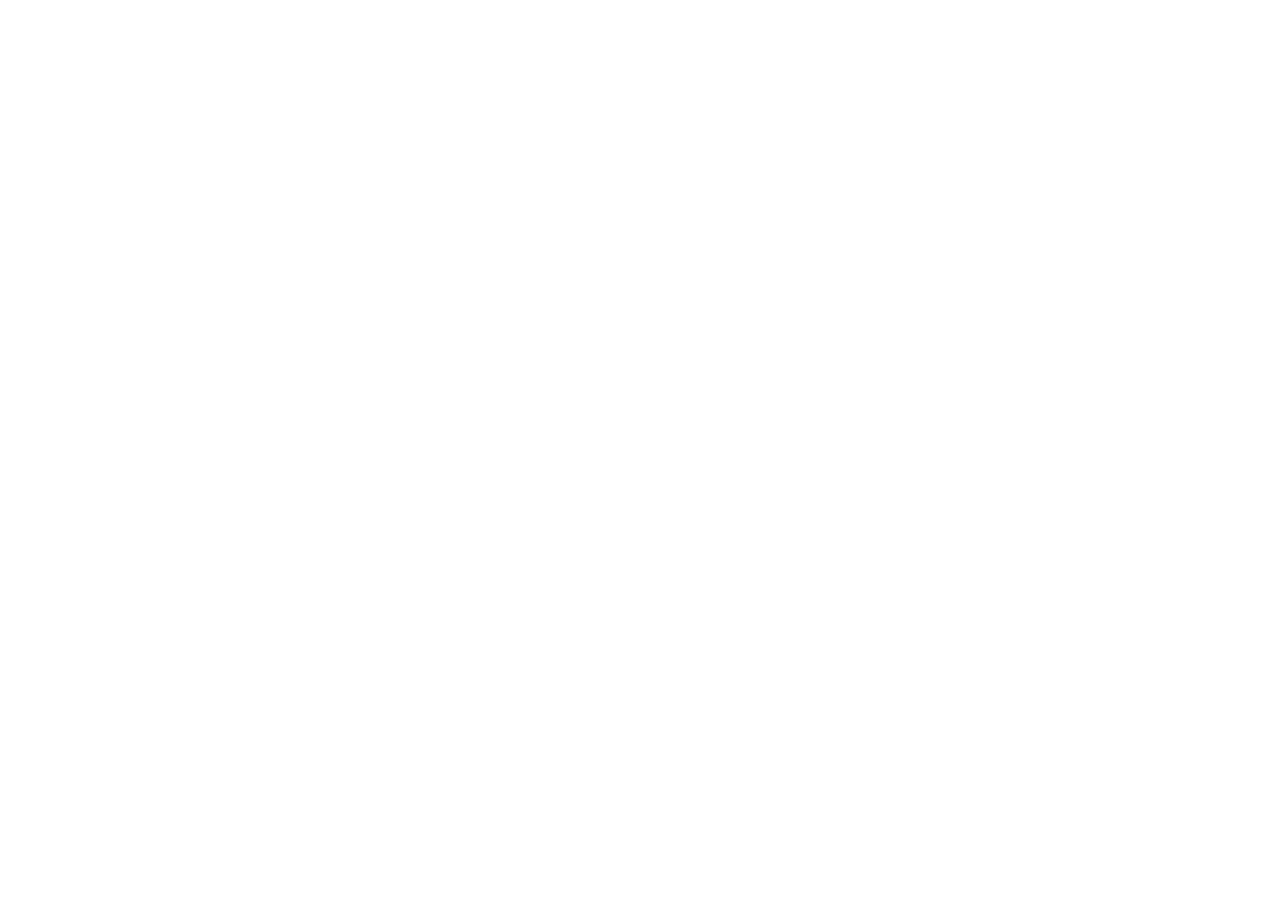
==== index.html @ 8224b511 "init project" ====
<!DOCTYPE html>
<html lang="en">

<head>
    <meta charset="UTF-8">
    <meta http-equiv="X-UA-Compatible" content="IE=edge">
    <meta name="viewport" content="width=device-width, initial-scale=1.0">
    <title>Document</title>
</head>

<body>

</body>

</html>
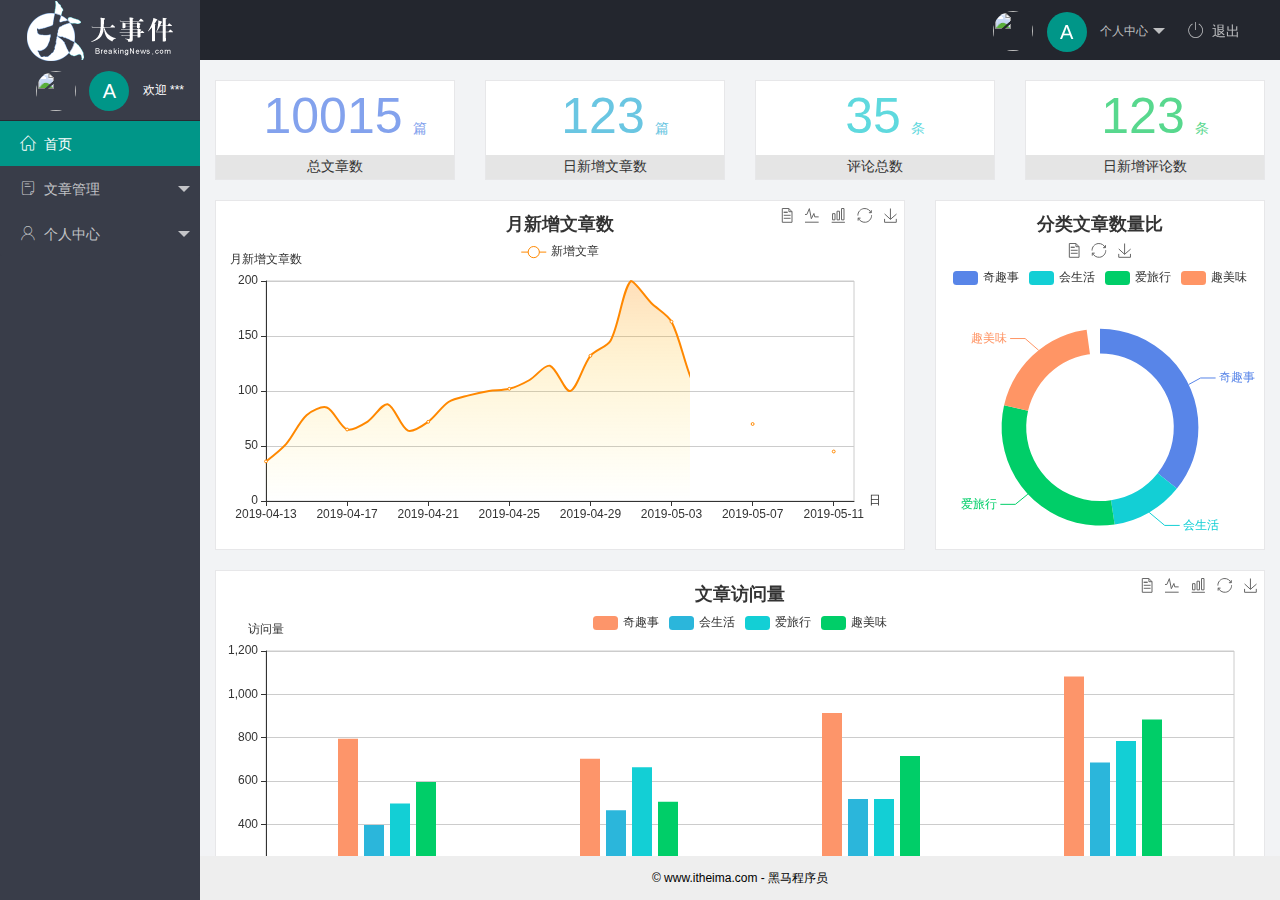
==== commit 0b653aad: "完成了主页功能的开发" ====
--- a/index.html
+++ b/index.html
@@ -5,11 +5,88 @@
     <meta charset="UTF-8">
     <meta http-equiv="X-UA-Compatible" content="IE=edge">
     <meta name="viewport" content="width=device-width, initial-scale=1.0">
-    <title>Document</title>
+    <title>后台主页</title>
+    <link rel="stylesheet" href="/assets/lib/layui/css/layui.css">
+    <link rel="stylesheet" href="/assets/fonts/iconfont.css">
+    <link rel="stylesheet" href="/assets/css/index.css">
 </head>
 
 <body>
+    <div class="layui-layout layui-layout-admin">
+        <div class="layui-header">
+            <div class="layui-logo layui-hide-xs layui-bg-black">
+                <img src="/assets/images/logo.png" alt="">
+            </div>
+            <!-- 头部区域（可配合layui 已有的水平导航） -->
+            <ul class="layui-nav layui-layout-right">
+                <li class="layui-nav-item layui-hide layui-show-md-inline-block">
+                    <a href="javascript:;" class="userinfo">
+                        <img src="//tva1.sinaimg.cn/crop.0.0.118.118.180/5db11ff4gw1e77d3nqrv8j203b03cweg.jpg" class="layui-nav-img">
+                        <span class="text-avatar">A</span> 个人中心
+                    </a>
+                    <dl class="layui-nav-child">
+                        <dd><a href="">基本资料</a></dd>
+                        <dd><a href="">更换头像</a></dd>
+                        <dd><a href="">重置密码</a></dd>
+                    </dl>
+                </li>
+                <li class="layui-nav-item" lay-header-event="menuRight" lay-unselect>
+                    <a href="javascript:;" id="btnLogout">
+                        <span class="iconfont icon-tuichu"></span>退出
+                    </a>
+                </li>
+            </ul>
+        </div>
 
+        <div class="layui-side layui-bg-black">
+            <div class="layui-side-scroll">
+                <div class="userinfo">
+                    <img src="//tva1.sinaimg.cn/crop.0.0.118.118.180/5db11ff4gw1e77d3nqrv8j203b03cweg.jpg" class="layui-nav-img">
+                    <span class="text-avatar">A</span>
+                    <span id="welcome">欢迎 ***</span>
+                </div>
+                <!-- 左侧导航区域（可配合layui已有的垂直导航） -->
+                <ul class="layui-nav layui-nav-tree" lay-shrink="all">
+                    <li class="layui-nav-item layui-this">
+                        <a href="/home/dashboard.html" target="fm">
+                            <span class="iconfont icon-home"></span>首页</a>
+                    </li>
+                    <li class="layui-nav-item">
+                        <a class="" href="javascript:;">
+                            <span class="iconfont icon-16"></span>文章管理</a>
+                        <dl class="layui-nav-child">
+                            <dd><a href="javascript:;"><i class="layui-icon layui-icon-app"></i>文章类别</a></dd>
+                            <dd><a href="javascript:;"><i class="layui-icon layui-icon-app"></i>文章列表</a></dd>
+                            <dd><a href="javascript:;"><i class="layui-icon layui-icon-app"></i>发布文章</a></dd>
+                        </dl>
+                    </li>
+                    <li class="layui-nav-item">
+                        <a href="javascript:;">
+                            <span class="iconfont icon-user"></span>个人中心</a>
+                        <dl class="layui-nav-child">
+                            <dd><a href="javascript:;"><i class="layui-icon layui-icon-app"></i>基本资料</a></dd>
+                            <dd><a href="javascript:;"><i class="layui-icon layui-icon-app"></i>更换头像</a></dd>
+                            <dd><a href="javascript:;"><i class="layui-icon layui-icon-app"></i>重置密码</a></dd>
+                        </dl>
+                    </li>
+                </ul>
+            </div>
+        </div>
+
+        <div class="layui-body">
+            <!-- 内容主体区域 -->
+            <iframe name="fm" src="/home/dashboard.html" frameborder="0"></iframe>
+        </div>
+
+        <div class="layui-footer">
+            <!-- 底部固定区域 -->
+            © www.itheima.com - 黑马程序员
+        </div>
+    </div>
+    <script src="/assets/lib/layui/layui.all.js"></script>
+    <script src="/assets/lib/jquery.js"></script>
+    <script src="/assets/js/baseAPI.js"></script>
+    <script src="/assets/js/index.js"></script>
 </body>
 
 </html>--- a/assets/lib/layui/css/layui.css
+++ b/assets/lib/layui/css/layui.css
@@ -0,0 +1,2 @@
+/** layui-v2.5.5 MIT License By https://www.layui.com */
+ .layui-inline,img{display:inline-block;vertical-align:middle}h1,h2,h3,h4,h5,h6{font-weight:400}.layui-edge,.layui-header,.layui-inline,.layui-main{position:relative}.layui-body,.layui-edge,.layui-elip{overflow:hidden}.layui-btn,.layui-edge,.layui-inline,img{vertical-align:middle}.layui-btn,.layui-disabled,.layui-icon,.layui-unselect{-moz-user-select:none;-webkit-user-select:none;-ms-user-select:none}.layui-elip,.layui-form-checkbox span,.layui-form-pane .layui-form-label{text-overflow:ellipsis;white-space:nowrap}.layui-breadcrumb,.layui-tree-btnGroup{visibility:hidden}blockquote,body,button,dd,div,dl,dt,form,h1,h2,h3,h4,h5,h6,input,li,ol,p,pre,td,textarea,th,ul{margin:0;padding:0;-webkit-tap-highlight-color:rgba(0,0,0,0)}a:active,a:hover{outline:0}img{border:none}li{list-style:none}table{border-collapse:collapse;border-spacing:0}h4,h5,h6{font-size:100%}button,input,optgroup,option,select,textarea{font-family:inherit;font-size:inherit;font-style:inherit;font-weight:inherit;outline:0}pre{white-space:pre-wrap;white-space:-moz-pre-wrap;white-space:-pre-wrap;white-space:-o-pre-wrap;word-wrap:break-word}body{line-height:24px;font:14px Helvetica Neue,Helvetica,PingFang SC,Tahoma,Arial,sans-serif}hr{height:1px;margin:10px 0;border:0;clear:both}a{color:#333;text-decoration:none}a:hover{color:#777}a cite{font-style:normal;*cursor:pointer}.layui-border-box,.layui-border-box *{box-sizing:border-box}.layui-box,.layui-box *{box-sizing:content-box}.layui-clear{clear:both;*zoom:1}.layui-clear:after{content:'\20';clear:both;*zoom:1;display:block;height:0}.layui-inline{*display:inline;*zoom:1}.layui-edge{display:inline-block;width:0;height:0;border-width:6px;border-style:dashed;border-color:transparent}.layui-edge-top{top:-4px;border-bottom-color:#999;border-bottom-style:solid}.layui-edge-right{border-left-color:#999;border-left-style:solid}.layui-edge-bottom{top:2px;border-top-color:#999;border-top-style:solid}.layui-edge-left{border-right-color:#999;border-right-style:solid}.layui-disabled,.layui-disabled:hover{color:#d2d2d2!important;cursor:not-allowed!important}.layui-circle{border-radius:100%}.layui-show{display:block!important}.layui-hide{display:none!important}@font-face{font-family:layui-icon;src:url(../font/iconfont.eot?v=250);src:url(../font/iconfont.eot?v=250#iefix) format('embedded-opentype'),url(../font/iconfont.woff2?v=250) format('woff2'),url(../font/iconfont.woff?v=250) format('woff'),url(../font/iconfont.ttf?v=250) format('truetype'),url(../font/iconfont.svg?v=250#layui-icon) format('svg')}.layui-icon{font-family:layui-icon!important;font-size:16px;font-style:normal;-webkit-font-smoothing:antialiased;-moz-osx-font-smoothing:grayscale}.layui-icon-reply-fill:before{content:"\e611"}.layui-icon-set-fill:before{content:"\e614"}.layui-icon-menu-fill:before{content:"\e60f"}.layui-icon-search:before{content:"\e615"}.layui-icon-share:before{content:"\e641"}.layui-icon-set-sm:before{content:"\e620"}.layui-icon-engine:before{content:"\e628"}.layui-icon-close:before{content:"\1006"}.layui-icon-close-fill:before{content:"\1007"}.layui-icon-chart-screen:before{content:"\e629"}.layui-icon-star:before{content:"\e600"}.layui-icon-circle-dot:before{content:"\e617"}.layui-icon-chat:before{content:"\e606"}.layui-icon-release:before{content:"\e609"}.layui-icon-list:before{content:"\e60a"}.layui-icon-chart:before{content:"\e62c"}.layui-icon-ok-circle:before{content:"\1005"}.layui-icon-layim-theme:before{content:"\e61b"}.layui-icon-table:before{content:"\e62d"}.layui-icon-right:before{content:"\e602"}.layui-icon-left:before{content:"\e603"}.layui-icon-cart-simple:before{content:"\e698"}.layui-icon-face-cry:before{content:"\e69c"}.layui-icon-face-smile:before{content:"\e6af"}.layui-icon-survey:before{content:"\e6b2"}.layui-icon-tree:before{content:"\e62e"}.layui-icon-upload-circle:before{content:"\e62f"}.layui-icon-add-circle:before{content:"\e61f"}.layui-icon-download-circle:before{content:"\e601"}.layui-icon-templeate-1:before{content:"\e630"}.layui-icon-util:before{content:"\e631"}.layui-icon-face-surprised:before{content:"\e664"}.layui-icon-edit:before{content:"\e642"}.layui-icon-speaker:before{content:"\e645"}.layui-icon-down:before{content:"\e61a"}.layui-icon-file:before{content:"\e621"}.layui-icon-layouts:before{content:"\e632"}.layui-icon-rate-half:before{content:"\e6c9"}.layui-icon-add-circle-fine:before{content:"\e608"}.layui-icon-prev-circle:before{content:"\e633"}.layui-icon-read:before{content:"\e705"}.layui-icon-404:before{content:"\e61c"}.layui-icon-carousel:before{content:"\e634"}.layui-icon-help:before{content:"\e607"}.layui-icon-code-circle:before{content:"\e635"}.layui-icon-water:before{content:"\e636"}.layui-icon-username:before{content:"\e66f"}.layui-icon-find-fill:before{content:"\e670"}.layui-icon-about:before{content:"\e60b"}.layui-icon-location:before{content:"\e715"}.layui-icon-up:before{content:"\e619"}.layui-icon-pause:before{content:"\e651"}.layui-icon-date:before{content:"\e637"}.layui-icon-layim-uploadfile:before{content:"\e61d"}.layui-icon-delete:before{content:"\e640"}.layui-icon-play:before{content:"\e652"}.layui-icon-top:before{content:"\e604"}.layui-icon-friends:before{content:"\e612"}.layui-icon-refresh-3:before{content:"\e9aa"}.layui-icon-ok:before{content:"\e605"}.layui-icon-layer:before{content:"\e638"}.layui-icon-face-smile-fine:before{content:"\e60c"}.layui-icon-dollar:before{content:"\e659"}.layui-icon-group:before{content:"\e613"}.layui-icon-layim-download:before{content:"\e61e"}.layui-icon-picture-fine:before{content:"\e60d"}.layui-icon-link:before{content:"\e64c"}.layui-icon-diamond:before{content:"\e735"}.layui-icon-log:before{content:"\e60e"}.layui-icon-rate-solid:before{content:"\e67a"}.layui-icon-fonts-del:before{content:"\e64f"}.layui-icon-unlink:before{content:"\e64d"}.layui-icon-fonts-clear:before{content:"\e639"}.layui-icon-triangle-r:before{content:"\e623"}.layui-icon-circle:before{content:"\e63f"}.layui-icon-radio:before{content:"\e643"}.layui-icon-align-center:before{content:"\e647"}.layui-icon-align-right:before{content:"\e648"}.layui-icon-align-left:before{content:"\e649"}.layui-icon-loading-1:before{content:"\e63e"}.layui-icon-return:before{content:"\e65c"}.layui-icon-fonts-strong:before{content:"\e62b"}.layui-icon-upload:before{content:"\e67c"}.layui-icon-dialogue:before{content:"\e63a"}.layui-icon-video:before{content:"\e6ed"}.layui-icon-headset:before{content:"\e6fc"}.layui-icon-cellphone-fine:before{content:"\e63b"}.layui-icon-add-1:before{content:"\e654"}.layui-icon-face-smile-b:before{content:"\e650"}.layui-icon-fonts-html:before{content:"\e64b"}.layui-icon-form:before{content:"\e63c"}.layui-icon-cart:before{content:"\e657"}.layui-icon-camera-fill:before{content:"\e65d"}.layui-icon-tabs:before{content:"\e62a"}.layui-icon-fonts-code:before{content:"\e64e"}.layui-icon-fire:before{content:"\e756"}.layui-icon-set:before{content:"\e716"}.layui-icon-fonts-u:before{content:"\e646"}.layui-icon-triangle-d:before{content:"\e625"}.layui-icon-tips:before{content:"\e702"}.layui-icon-picture:before{content:"\e64a"}.layui-icon-more-vertical:before{content:"\e671"}.layui-icon-flag:before{content:"\e66c"}.layui-icon-loading:before{content:"\e63d"}.layui-icon-fonts-i:before{content:"\e644"}.layui-icon-refresh-1:before{content:"\e666"}.layui-icon-rmb:before{content:"\e65e"}.layui-icon-home:before{content:"\e68e"}.layui-icon-user:before{content:"\e770"}.layui-icon-notice:before{content:"\e667"}.layui-icon-login-weibo:before{content:"\e675"}.layui-icon-voice:before{content:"\e688"}.layui-icon-upload-drag:before{content:"\e681"}.layui-icon-login-qq:before{content:"\e676"}.layui-icon-snowflake:before{content:"\e6b1"}.layui-icon-file-b:before{content:"\e655"}.layui-icon-template:before{content:"\e663"}.layui-icon-auz:before{content:"\e672"}.layui-icon-console:before{content:"\e665"}.layui-icon-app:before{content:"\e653"}.layui-icon-prev:before{content:"\e65a"}.layui-icon-website:before{content:"\e7ae"}.layui-icon-next:before{content:"\e65b"}.layui-icon-component:before{content:"\e857"}.layui-icon-more:before{content:"\e65f"}.layui-icon-login-wechat:before{content:"\e677"}.layui-icon-shrink-right:before{content:"\e668"}.layui-icon-spread-left:before{content:"\e66b"}.layui-icon-camera:before{content:"\e660"}.layui-icon-note:before{content:"\e66e"}.layui-icon-refresh:before{content:"\e669"}.layui-icon-female:before{content:"\e661"}.layui-icon-male:before{content:"\e662"}.layui-icon-password:before{content:"\e673"}.layui-icon-senior:before{content:"\e674"}.layui-icon-theme:before{content:"\e66a"}.layui-icon-tread:before{content:"\e6c5"}.layui-icon-praise:before{content:"\e6c6"}.layui-icon-star-fill:before{content:"\e658"}.layui-icon-rate:before{content:"\e67b"}.layui-icon-template-1:before{content:"\e656"}.layui-icon-vercode:before{content:"\e679"}.layui-icon-cellphone:before{content:"\e678"}.layui-icon-screen-full:before{content:"\e622"}.layui-icon-screen-restore:before{content:"\e758"}.layui-icon-cols:before{content:"\e610"}.layui-icon-export:before{content:"\e67d"}.layui-icon-print:before{content:"\e66d"}.layui-icon-slider:before{content:"\e714"}.layui-icon-addition:before{content:"\e624"}.layui-icon-subtraction:before{content:"\e67e"}.layui-icon-service:before{content:"\e626"}.layui-icon-transfer:before{content:"\e691"}.layui-main{width:1140px;margin:0 auto}.layui-header{z-index:1000;height:60px}.layui-header a:hover{transition:all .5s;-webkit-transition:all .5s}.layui-side{position:fixed;left:0;top:0;bottom:0;z-index:999;width:200px;overflow-x:hidden}.layui-side-scroll{position:relative;width:220px;height:100%;overflow-x:hidden}.layui-body{position:absolute;left:200px;right:0;top:0;bottom:0;z-index:998;width:auto;overflow-y:auto;box-sizing:border-box}.layui-layout-body{overflow:hidden}.layui-layout-admin .layui-header{background-color:#23262E}.layui-layout-admin .layui-side{top:60px;width:200px;overflow-x:hidden}.layui-layout-admin .layui-body{position:fixed;top:60px;bottom:44px}.layui-layout-admin .layui-main{width:auto;margin:0 15px}.layui-layout-admin .layui-footer{position:fixed;left:200px;right:0;bottom:0;height:44px;line-height:44px;padding:0 15px;background-color:#eee}.layui-layout-admin .layui-logo{position:absolute;left:0;top:0;width:200px;height:100%;line-height:60px;text-align:center;color:#009688;font-size:16px}.layui-layout-admin .layui-header .layui-nav{background:0 0}.layui-layout-left{position:absolute!important;left:200px;top:0}.layui-layout-right{position:absolute!important;right:0;top:0}.layui-container{position:relative;margin:0 auto;padding:0 15px;box-sizing:border-box}.layui-fluid{position:relative;margin:0 auto;padding:0 15px}.layui-row:after,.layui-row:before{content:'';display:block;clear:both}.layui-col-lg1,.layui-col-lg10,.layui-col-lg11,.layui-col-lg12,.layui-col-lg2,.layui-col-lg3,.layui-col-lg4,.layui-col-lg5,.layui-col-lg6,.layui-col-lg7,.layui-col-lg8,.layui-col-lg9,.layui-col-md1,.layui-col-md10,.layui-col-md11,.layui-col-md12,.layui-col-md2,.layui-col-md3,.layui-col-md4,.layui-col-md5,.layui-col-md6,.layui-col-md7,.layui-col-md8,.layui-col-md9,.layui-col-sm1,.layui-col-sm10,.layui-col-sm11,.layui-col-sm12,.layui-col-sm2,.layui-col-sm3,.layui-col-sm4,.layui-col-sm5,.layui-col-sm6,.layui-col-sm7,.layui-col-sm8,.layui-col-sm9,.layui-col-xs1,.layui-col-xs10,.layui-col-xs11,.layui-col-xs12,.layui-col-xs2,.layui-col-xs3,.layui-col-xs4,.layui-col-xs5,.layui-col-xs6,.layui-col-xs7,.layui-col-xs8,.layui-col-xs9{position:relative;display:block;box-sizing:border-box}.layui-col-xs1,.layui-col-xs10,.layui-col-xs11,.layui-col-xs12,.layui-col-xs2,.layui-col-xs3,.layui-col-xs4,.layui-col-xs5,.layui-col-xs6,.layui-col-xs7,.layui-col-xs8,.layui-col-xs9{float:left}.layui-col-xs1{width:8.33333333%}.layui-col-xs2{width:16.66666667%}.layui-col-xs3{width:25%}.layui-col-xs4{width:33.33333333%}.layui-col-xs5{width:41.66666667%}.layui-col-xs6{width:50%}.layui-col-xs7{width:58.33333333%}.layui-col-xs8{width:66.66666667%}.layui-col-xs9{width:75%}.layui-col-xs10{width:83.33333333%}.layui-col-xs11{width:91.66666667%}.layui-col-xs12{width:100%}.layui-col-xs-offset1{margin-left:8.33333333%}.layui-col-xs-offset2{margin-left:16.66666667%}.layui-col-xs-offset3{margin-left:25%}.layui-col-xs-offset4{margin-left:33.33333333%}.layui-col-xs-offset5{margin-left:41.66666667%}.layui-col-xs-offset6{margin-left:50%}.layui-col-xs-offset7{margin-left:58.33333333%}.layui-col-xs-offset8{margin-left:66.66666667%}.layui-col-xs-offset9{margin-left:75%}.layui-col-xs-offset10{margin-left:83.33333333%}.layui-col-xs-offset11{margin-left:91.66666667%}.layui-col-xs-offset12{margin-left:100%}@media screen and (max-width:768px){.layui-hide-xs{display:none!important}.layui-show-xs-block{display:block!important}.layui-show-xs-inline{display:inline!important}.layui-show-xs-inline-block{display:inline-block!important}}@media screen and (min-width:768px){.layui-container{width:750px}.layui-hide-sm{display:none!important}.layui-show-sm-block{display:block!important}.layui-show-sm-inline{display:inline!important}.layui-show-sm-inline-block{display:inline-block!important}.layui-col-sm1,.layui-col-sm10,.layui-col-sm11,.layui-col-sm12,.layui-col-sm2,.layui-col-sm3,.layui-col-sm4,.layui-col-sm5,.layui-col-sm6,.layui-col-sm7,.layui-col-sm8,.layui-col-sm9{float:left}.layui-col-sm1{width:8.33333333%}.layui-col-sm2{width:16.66666667%}.layui-col-sm3{width:25%}.layui-col-sm4{width:33.33333333%}.layui-col-sm5{width:41.66666667%}.layui-col-sm6{width:50%}.layui-col-sm7{width:58.33333333%}.layui-col-sm8{width:66.66666667%}.layui-col-sm9{width:75%}.layui-col-sm10{width:83.33333333%}.layui-col-sm11{width:91.66666667%}.layui-col-sm12{width:100%}.layui-col-sm-offset1{margin-left:8.33333333%}.layui-col-sm-offset2{margin-left:16.66666667%}.layui-col-sm-offset3{margin-left:25%}.layui-col-sm-offset4{margin-left:33.33333333%}.layui-col-sm-offset5{margin-left:41.66666667%}.layui-col-sm-offset6{margin-left:50%}.layui-col-sm-offset7{margin-left:58.33333333%}.layui-col-sm-offset8{margin-left:66.66666667%}.layui-col-sm-offset9{margin-left:75%}.layui-col-sm-offset10{margin-left:83.33333333%}.layui-col-sm-offset11{margin-left:91.66666667%}.layui-col-sm-offset12{margin-left:100%}}@media screen and (min-width:992px){.layui-container{width:970px}.layui-hide-md{display:none!important}.layui-show-md-block{display:block!important}.layui-show-md-inline{display:inline!important}.layui-show-md-inline-block{display:inline-block!important}.layui-col-md1,.layui-col-md10,.layui-col-md11,.layui-col-md12,.layui-col-md2,.layui-col-md3,.layui-col-md4,.layui-col-md5,.layui-col-md6,.layui-col-md7,.layui-col-md8,.layui-col-md9{float:left}.layui-col-md1{width:8.33333333%}.layui-col-md2{width:16.66666667%}.layui-col-md3{width:25%}.layui-col-md4{width:33.33333333%}.layui-col-md5{width:41.66666667%}.layui-col-md6{width:50%}.layui-col-md7{width:58.33333333%}.layui-col-md8{width:66.66666667%}.layui-col-md9{width:75%}.layui-col-md10{width:83.33333333%}.layui-col-md11{width:91.66666667%}.layui-col-md12{width:100%}.layui-col-md-offset1{margin-left:8.33333333%}.layui-col-md-offset2{margin-left:16.66666667%}.layui-col-md-offset3{margin-left:25%}.layui-col-md-offset4{margin-left:33.33333333%}.layui-col-md-offset5{margin-left:41.66666667%}.layui-col-md-offset6{margin-left:50%}.layui-col-md-offset7{margin-left:58.33333333%}.layui-col-md-offset8{margin-left:66.66666667%}.layui-col-md-offset9{margin-left:75%}.layui-col-md-offset10{margin-left:83.33333333%}.layui-col-md-offset11{margin-left:91.66666667%}.layui-col-md-offset12{margin-left:100%}}@media screen and (min-width:1200px){.layui-container{width:1170px}.layui-hide-lg{display:none!important}.layui-show-lg-block{display:block!important}.layui-show-lg-inline{display:inline!important}.layui-show-lg-inline-block{display:inline-block!important}.layui-col-lg1,.layui-col-lg10,.layui-col-lg11,.layui-col-lg12,.layui-col-lg2,.layui-col-lg3,.layui-col-lg4,.layui-col-lg5,.layui-col-lg6,.layui-col-lg7,.layui-col-lg8,.layui-col-lg9{float:left}.layui-col-lg1{width:8.33333333%}.layui-col-lg2{width:16.66666667%}.layui-col-lg3{width:25%}.layui-col-lg4{width:33.33333333%}.layui-col-lg5{width:41.66666667%}.layui-col-lg6{width:50%}.layui-col-lg7{width:58.33333333%}.layui-col-lg8{width:66.66666667%}.layui-col-lg9{width:75%}.layui-col-lg10{width:83.33333333%}.layui-col-lg11{width:91.66666667%}.layui-col-lg12{width:100%}.layui-col-lg-offset1{margin-left:8.33333333%}.layui-col-lg-offset2{margin-left:16.66666667%}.layui-col-lg-offset3{margin-left:25%}.layui-col-lg-offset4{margin-left:33.33333333%}.layui-col-lg-offset5{margin-left:41.66666667%}.layui-col-lg-offset6{margin-left:50%}.layui-col-lg-offset7{margin-left:58.33333333%}.layui-col-lg-offset8{margin-left:66.66666667%}.layui-col-lg-offset9{margin-left:75%}.layui-col-lg-offset10{margin-left:83.33333333%}.layui-col-lg-offset11{margin-left:91.66666667%}.layui-col-lg-offset12{margin-left:100%}}.layui-col-space1{margin:-.5px}.layui-col-space1>*{padding:.5px}.layui-col-space3{margin:-1.5px}.layui-col-space3>*{padding:1.5px}.layui-col-space5{margin:-2.5px}.layui-col-space5>*{padding:2.5px}.layui-col-space8{margin:-3.5px}.layui-col-space8>*{padding:3.5px}.layui-col-space10{margin:-5px}.layui-col-space10>*{padding:5px}.layui-col-space12{margin:-6px}.layui-col-space12>*{padding:6px}.layui-col-space15{margin:-7.5px}.layui-col-space15>*{padding:7.5px}.layui-col-space18{margin:-9px}.layui-col-space18>*{padding:9px}.layui-col-space20{margin:-10px}.layui-col-space20>*{padding:10px}.layui-col-space22{margin:-11px}.layui-col-space22>*{padding:11px}.layui-col-space25{margin:-12.5px}.layui-col-space25>*{padding:12.5px}.layui-col-space30{margin:-15px}.layui-col-space30>*{padding:15px}.layui-btn,.layui-input,.layui-select,.layui-textarea,.layui-upload-button{outline:0;-webkit-appearance:none;transition:all .3s;-webkit-transition:all .3s;box-sizing:border-box}.layui-elem-quote{margin-bottom:10px;padding:15px;line-height:22px;border-left:5px solid #009688;border-radius:0 2px 2px 0;background-color:#f2f2f2}.layui-quote-nm{border-style:solid;border-width:1px 1px 1px 5px;background:0 0}.layui-elem-field{margin-bottom:10px;padding:0;border-width:1px;border-style:solid}.layui-elem-field legend{margin-left:20px;padding:0 10px;font-size:20px;font-weight:300}.layui-field-title{margin:10px 0 20px;border-width:1px 0 0}.layui-field-box{padding:10px 15px}.layui-field-title .layui-field-box{padding:10px 0}.layui-progress{position:relative;height:6px;border-radius:20px;background-color:#e2e2e2}.layui-progress-bar{position:absolute;left:0;top:0;width:0;max-width:100%;height:6px;border-radius:20px;text-align:right;background-color:#5FB878;transition:all .3s;-webkit-transition:all .3s}.layui-progress-big,.layui-progress-big .layui-progress-bar{height:18px;line-height:18px}.layui-progress-text{position:relative;top:-20px;line-height:18px;font-size:12px;color:#666}.layui-progress-big .layui-progress-text{position:static;padding:0 10px;color:#fff}.layui-collapse{border-width:1px;border-style:solid;border-radius:2px}.layui-colla-content,.layui-colla-item{border-top-width:1px;border-top-style:solid}.layui-colla-item:first-child{border-top:none}.layui-colla-title{position:relative;height:42px;line-height:42px;padding:0 15px 0 35px;color:#333;background-color:#f2f2f2;cursor:pointer;font-size:14px;overflow:hidden}.layui-colla-content{display:none;padding:10px 15px;line-height:22px;color:#666}.layui-colla-icon{position:absolute;left:15px;top:0;font-size:14px}.layui-card{margin-bottom:15px;border-radius:2px;background-color:#fff;box-shadow:0 1px 2px 0 rgba(0,0,0,.05)}.layui-card:last-child{margin-bottom:0}.layui-card-header{position:relative;height:42px;line-height:42px;padding:0 15px;border-bottom:1px solid #f6f6f6;color:#333;border-radius:2px 2px 0 0;font-size:14px}.layui-bg-black,.layui-bg-blue,.layui-bg-cyan,.layui-bg-green,.layui-bg-orange,.layui-bg-red{color:#fff!important}.layui-card-body{position:relative;padding:10px 15px;line-height:24px}.layui-card-body[pad15]{padding:15px}.layui-card-body[pad20]{padding:20px}.layui-card-body .layui-table{margin:5px 0}.layui-card .layui-tab{margin:0}.layui-panel-window{position:relative;padding:15px;border-radius:0;border-top:5px solid #E6E6E6;background-color:#fff}.layui-auxiliar-moving{position:fixed;left:0;right:0;top:0;bottom:0;width:100%;height:100%;background:0 0;z-index:9999999999}.layui-form-label,.layui-form-mid,.layui-form-select,.layui-input-block,.layui-input-inline,.layui-textarea{position:relative}.layui-bg-red{background-color:#FF5722!important}.layui-bg-orange{background-color:#FFB800!important}.layui-bg-green{background-color:#009688!important}.layui-bg-cyan{background-color:#2F4056!important}.layui-bg-blue{background-color:#1E9FFF!important}.layui-bg-black{background-color:#393D49!important}.layui-bg-gray{background-color:#eee!important;color:#666!important}.layui-badge-rim,.layui-colla-content,.layui-colla-item,.layui-collapse,.layui-elem-field,.layui-form-pane .layui-form-item[pane],.layui-form-pane .layui-form-label,.layui-input,.layui-layedit,.layui-layedit-tool,.layui-quote-nm,.layui-select,.layui-tab-bar,.layui-tab-card,.layui-tab-title,.layui-tab-title .layui-this:after,.layui-textarea{border-color:#e6e6e6}.layui-timeline-item:before,hr{background-color:#e6e6e6}.layui-text{line-height:22px;font-size:14px;color:#666}.layui-text h1,.layui-text h2,.layui-text h3{font-weight:500;color:#333}.layui-text h1{font-size:30px}.layui-text h2{font-size:24px}.layui-text h3{font-size:18px}.layui-text a:not(.layui-btn){color:#01AAED}.layui-text a:not(.layui-btn):hover{text-decoration:underline}.layui-text ul{padding:5px 0 5px 15px}.layui-text ul li{margin-top:5px;list-style-type:disc}.layui-text em,.layui-word-aux{color:#999!important;padding:0 5px!important}.layui-btn{display:inline-block;height:38px;line-height:38px;padding:0 18px;background-color:#009688;color:#fff;white-space:nowrap;text-align:center;font-size:14px;border:none;border-radius:2px;cursor:pointer}.layui-btn:hover{opacity:.8;filter:alpha(opacity=80);color:#fff}.layui-btn:active{opacity:1;filter:alpha(opacity=100)}.layui-btn+.layui-btn{margin-left:10px}.layui-btn-container{font-size:0}.layui-btn-container .layui-btn{margin-right:10px;margin-bottom:10px}.layui-btn-container .layui-btn+.layui-btn{margin-left:0}.layui-table .layui-btn-container .layui-btn{margin-bottom:9px}.layui-btn-radius{border-radius:100px}.layui-btn .layui-icon{margin-right:3px;font-size:18px;vertical-align:bottom;vertical-align:middle\9}.layui-btn-primary{border:1px solid #C9C9C9;background-color:#fff;color:#555}.layui-btn-primary:hover{border-color:#009688;color:#333}.layui-btn-normal{background-color:#1E9FFF}.layui-btn-warm{background-color:#FFB800}.layui-btn-danger{background-color:#FF5722}.layui-btn-checked{background-color:#5FB878}.layui-btn-disabled,.layui-btn-disabled:active,.layui-btn-disabled:hover{border:1px solid #e6e6e6;background-color:#FBFBFB;color:#C9C9C9;cursor:not-allowed;opacity:1}.layui-btn-lg{height:44px;line-height:44px;padding:0 25px;font-size:16px}.layui-btn-sm{height:30px;line-height:30px;padding:0 10px;font-size:12px}.layui-btn-sm i{font-size:16px!important}.layui-btn-xs{height:22px;line-height:22px;padding:0 5px;font-size:12px}.layui-btn-xs i{font-size:14px!important}.layui-btn-group{display:inline-block;vertical-align:middle;font-size:0}.layui-btn-group .layui-btn{margin-left:0!important;margin-right:0!important;border-left:1px solid rgba(255,255,255,.5);border-radius:0}.layui-btn-group .layui-btn-primary{border-left:none}.layui-btn-group .layui-btn-primary:hover{border-color:#C9C9C9;color:#009688}.layui-btn-group .layui-btn:first-child{border-left:none;border-radius:2px 0 0 2px}.layui-btn-group .layui-btn-primary:first-child{border-left:1px solid #c9c9c9}.layui-btn-group .layui-btn:last-child{border-radius:0 2px 2px 0}.layui-btn-group .layui-btn+.layui-btn{margin-left:0}.layui-btn-group+.layui-btn-group{margin-left:10px}.layui-btn-fluid{width:100%}.layui-input,.layui-select,.layui-textarea{height:38px;line-height:1.3;line-height:38px\9;border-width:1px;border-style:solid;background-color:#fff;border-radius:2px}.layui-input::-webkit-input-placeholder,.layui-select::-webkit-input-placeholder,.layui-textarea::-webkit-input-placeholder{line-height:1.3}.layui-input,.layui-textarea{display:block;width:100%;padding-left:10px}.layui-input:hover,.layui-textarea:hover{border-color:#D2D2D2!important}.layui-input:focus,.layui-textarea:focus{border-color:#C9C9C9!important}.layui-textarea{min-height:100px;height:auto;line-height:20px;padding:6px 10px;resize:vertical}.layui-select{padding:0 10px}.layui-form input[type=checkbox],.layui-form input[type=radio],.layui-form select{display:none}.layui-form [lay-ignore]{display:initial}.layui-form-item{margin-bottom:15px;clear:both;*zoom:1}.layui-form-item:after{content:'\20';clear:both;*zoom:1;display:block;height:0}.layui-form-label{float:left;display:block;padding:9px 15px;width:80px;font-weight:400;line-height:20px;text-align:right}.layui-form-label-col{display:block;float:none;padding:9px 0;line-height:20px;text-align:left}.layui-form-item .layui-inline{margin-bottom:5px;margin-right:10px}.layui-input-block{margin-left:110px;min-height:36px}.layui-input-inline{display:inline-block;vertical-align:middle}.layui-form-item .layui-input-inline{float:left;width:190px;margin-right:10px}.layui-form-text .layui-input-inline{width:auto}.layui-form-mid{float:left;display:block;padding:9px 0!important;line-height:20px;margin-right:10px}.layui-form-danger+.layui-form-select .layui-input,.layui-form-danger:focus{border-color:#FF5722!important}.layui-form-select .layui-input{padding-right:30px;cursor:pointer}.layui-form-select .layui-edge{position:absolute;right:10px;top:50%;margin-top:-3px;cursor:pointer;border-width:6px;border-top-color:#c2c2c2;border-top-style:solid;transition:all .3s;-webkit-transition:all .3s}.layui-form-select dl{display:none;position:absolute;left:0;top:42px;padding:5px 0;z-index:899;min-width:100%;border:1px solid #d2d2d2;max-height:300px;overflow-y:auto;background-color:#fff;border-radius:2px;box-shadow:0 2px 4px rgba(0,0,0,.12);box-sizing:border-box}.layui-form-select dl dd,.layui-form-select dl dt{padding:0 10px;line-height:36px;white-space:nowrap;overflow:hidden;text-overflow:ellipsis}.layui-form-select dl dt{font-size:12px;color:#999}.layui-form-select dl dd{cursor:pointer}.layui-form-select dl dd:hover{background-color:#f2f2f2;-webkit-transition:.5s all;transition:.5s all}.layui-form-select .layui-select-group dd{padding-left:20px}.layui-form-select dl dd.layui-select-tips{padding-left:10px!important;color:#999}.layui-form-select dl dd.layui-this{background-color:#5FB878;color:#fff}.layui-form-checkbox,.layui-form-select dl dd.layui-disabled{background-color:#fff}.layui-form-selected dl{display:block}.layui-form-checkbox,.layui-form-checkbox *,.layui-form-switch{display:inline-block;vertical-align:middle}.layui-form-selected .layui-edge{margin-top:-9px;-webkit-transform:rotate(180deg);transform:rotate(180deg);margin-top:-3px\9}:root .layui-form-selected .layui-edge{margin-top:-9px\0/IE9}.layui-form-selectup dl{top:auto;bottom:42px}.layui-select-none{margin:5px 0;text-align:center;color:#999}.layui-select-disabled .layui-disabled{border-color:#eee!important}.layui-select-disabled .layui-edge{border-top-color:#d2d2d2}.layui-form-checkbox{position:relative;height:30px;line-height:30px;margin-right:10px;padding-right:30px;cursor:pointer;font-size:0;-webkit-transition:.1s linear;transition:.1s linear;box-sizing:border-box}.layui-form-checkbox span{padding:0 10px;height:100%;font-size:14px;border-radius:2px 0 0 2px;background-color:#d2d2d2;color:#fff;overflow:hidden}.layui-form-checkbox:hover span{background-color:#c2c2c2}.layui-form-checkbox i{position:absolute;right:0;top:0;width:30px;height:28px;border:1px solid #d2d2d2;border-left:none;border-radius:0 2px 2px 0;color:#fff;font-size:20px;text-align:center}.layui-form-checkbox:hover i{border-color:#c2c2c2;color:#c2c2c2}.layui-form-checked,.layui-form-checked:hover{border-color:#5FB878}.layui-form-checked span,.layui-form-checked:hover span{background-color:#5FB878}.layui-form-checked i,.layui-form-checked:hover i{color:#5FB878}.layui-form-item .layui-form-checkbox{margin-top:4px}.layui-form-checkbox[lay-skin=primary]{height:auto!important;line-height:normal!important;min-width:18px;min-height:18px;border:none!important;margin-right:0;padding-left:28px;padding-right:0;background:0 0}.layui-form-checkbox[lay-skin=primary] span{padding-left:0;padding-right:15px;line-height:18px;background:0 0;color:#666}.layui-form-checkbox[lay-skin=primary] i{right:auto;left:0;width:16px;height:16px;line-height:16px;border:1px solid #d2d2d2;font-size:12px;border-radius:2px;background-color:#fff;-webkit-transition:.1s linear;transition:.1s linear}.layui-form-checkbox[lay-skin=primary]:hover i{border-color:#5FB878;color:#fff}.layui-form-checked[lay-skin=primary] i{border-color:#5FB878!important;background-color:#5FB878;color:#fff}.layui-checkbox-disbaled[lay-skin=primary] span{background:0 0!important;color:#c2c2c2}.layui-checkbox-disbaled[lay-skin=primary]:hover i{border-color:#d2d2d2}.layui-form-item .layui-form-checkbox[lay-skin=primary]{margin-top:10px}.layui-form-switch{position:relative;height:22px;line-height:22px;min-width:35px;padding:0 5px;margin-top:8px;border:1px solid #d2d2d2;border-radius:20px;cursor:pointer;background-color:#fff;-webkit-transition:.1s linear;transition:.1s linear}.layui-form-switch i{position:absolute;left:5px;top:3px;width:16px;height:16px;border-radius:20px;background-color:#d2d2d2;-webkit-transition:.1s linear;transition:.1s linear}.layui-form-switch em{position:relative;top:0;width:25px;margin-left:21px;padding:0!important;text-align:center!important;color:#999!important;font-style:normal!important;font-size:12px}.layui-form-onswitch{border-color:#5FB878;background-color:#5FB878}.layui-checkbox-disbaled,.layui-checkbox-disbaled i{border-color:#e2e2e2!important}.layui-form-onswitch i{left:100%;margin-left:-21px;background-color:#fff}.layui-form-onswitch em{margin-left:5px;margin-right:21px;color:#fff!important}.layui-checkbox-disbaled span{background-color:#e2e2e2!important}.layui-checkbox-disbaled:hover i{color:#fff!important}[lay-radio]{display:none}.layui-form-radio,.layui-form-radio *{display:inline-block;vertical-align:middle}.layui-form-radio{line-height:28px;margin:6px 10px 0 0;padding-right:10px;cursor:pointer;font-size:0}.layui-form-radio *{font-size:14px}.layui-form-radio>i{margin-right:8px;font-size:22px;color:#c2c2c2}.layui-form-radio>i:hover,.layui-form-radioed>i{color:#5FB878}.layui-radio-disbaled>i{color:#e2e2e2!important}.layui-form-pane .layui-form-label{width:110px;padding:8px 15px;height:38px;line-height:20px;border-width:1px;border-style:solid;border-radius:2px 0 0 2px;text-align:center;background-color:#FBFBFB;overflow:hidden;box-sizing:border-box}.layui-form-pane .layui-input-inline{margin-left:-1px}.layui-form-pane .layui-input-block{margin-left:110px;left:-1px}.layui-form-pane .layui-input{border-radius:0 2px 2px 0}.layui-form-pane .layui-form-text .layui-form-label{float:none;width:100%;border-radius:2px;box-sizing:border-box;text-align:left}.layui-form-pane .layui-form-text .layui-input-inline{display:block;margin:0;top:-1px;clear:both}.layui-form-pane .layui-form-text .layui-input-block{margin:0;left:0;top:-1px}.layui-form-pane .layui-form-text .layui-textarea{min-height:100px;border-radius:0 0 2px 2px}.layui-form-pane .layui-form-checkbox{margin:4px 0 4px 10px}.layui-form-pane .layui-form-radio,.layui-form-pane .layui-form-switch{margin-top:6px;margin-left:10px}.layui-form-pane .layui-form-item[pane]{position:relative;border-width:1px;border-style:solid}.layui-form-pane .layui-form-item[pane] .layui-form-label{position:absolute;left:0;top:0;height:100%;border-width:0 1px 0 0}.layui-form-pane .layui-form-item[pane] .layui-input-inline{margin-left:110px}@media screen and (max-width:450px){.layui-form-item .layui-form-label{text-overflow:ellipsis;overflow:hidden;white-space:nowrap}.layui-form-item .layui-inline{display:block;margin-right:0;margin-bottom:20px;clear:both}.layui-form-item .layui-inline:after{content:'\20';clear:both;display:block;height:0}.layui-form-item .layui-input-inline{display:block;float:none;left:-3px;width:auto;margin:0 0 10px 112px}.layui-form-item .layui-input-inline+.layui-form-mid{margin-left:110px;top:-5px;padding:0}.layui-form-item .layui-form-checkbox{margin-right:5px;margin-bottom:5px}}.layui-layedit{border-width:1px;border-style:solid;border-radius:2px}.layui-layedit-tool{padding:3px 5px;border-bottom-width:1px;border-bottom-style:solid;font-size:0}.layedit-tool-fixed{position:fixed;top:0;border-top:1px solid #e2e2e2}.layui-layedit-tool .layedit-tool-mid,.layui-layedit-tool .layui-icon{display:inline-block;vertical-align:middle;text-align:center;font-size:14px}.layui-layedit-tool .layui-icon{position:relative;width:32px;height:30px;line-height:30px;margin:3px 5px;color:#777;cursor:pointer;border-radius:2px}.layui-layedit-tool .layui-icon:hover{color:#393D49}.layui-layedit-tool .layui-icon:active{color:#000}.layui-layedit-tool .layedit-tool-active{background-color:#e2e2e2;color:#000}.layui-layedit-tool .layui-disabled,.layui-layedit-tool .layui-disabled:hover{color:#d2d2d2;cursor:not-allowed}.layui-layedit-tool .layedit-tool-mid{width:1px;height:18px;margin:0 10px;background-color:#d2d2d2}.layedit-tool-html{width:50px!important;font-size:30px!important}.layedit-tool-b,.layedit-tool-code,.layedit-tool-help{font-size:16px!important}.layedit-tool-d,.layedit-tool-face,.layedit-tool-image,.layedit-tool-unlink{font-size:18px!important}.layedit-tool-image input{position:absolute;font-size:0;left:0;top:0;width:100%;height:100%;opacity:.01;filter:Alpha(opacity=1);cursor:pointer}.layui-layedit-iframe iframe{display:block;width:100%}#LAY_layedit_code{overflow:hidden}.layui-laypage{display:inline-block;*display:inline;*zoom:1;vertical-align:middle;margin:10px 0;font-size:0}.layui-laypage>a:first-child,.layui-laypage>a:first-child em{border-radius:2px 0 0 2px}.layui-laypage>a:last-child,.layui-laypage>a:last-child em{border-radius:0 2px 2px 0}.layui-laypage>:first-child{margin-left:0!important}.layui-laypage>:last-child{margin-right:0!important}.layui-laypage a,.layui-laypage button,.layui-laypage input,.layui-laypage select,.layui-laypage span{border:1px solid #e2e2e2}.layui-laypage a,.layui-laypage span{display:inline-block;*display:inline;*zoom:1;vertical-align:middle;padding:0 15px;height:28px;line-height:28px;margin:0 -1px 5px 0;background-color:#fff;color:#333;font-size:12px}.layui-flow-more a *,.layui-laypage input,.layui-table-view select[lay-ignore]{display:inline-block}.layui-laypage a:hover{color:#009688}.layui-laypage em{font-style:normal}.layui-laypage .layui-laypage-spr{color:#999;font-weight:700}.layui-laypage a{text-decoration:none}.layui-laypage .layui-laypage-curr{position:relative}.layui-laypage .layui-laypage-curr em{position:relative;color:#fff}.layui-laypage .layui-laypage-curr .layui-laypage-em{position:absolute;left:-1px;top:-1px;padding:1px;width:100%;height:100%;background-color:#009688}.layui-laypage-em{border-radius:2px}.layui-laypage-next em,.layui-laypage-prev em{font-family:Sim sun;font-size:16px}.layui-laypage .layui-laypage-count,.layui-laypage .layui-laypage-limits,.layui-laypage .layui-laypage-refresh,.layui-laypage .layui-laypage-skip{margin-left:10px;margin-right:10px;padding:0;border:none}.layui-laypage .layui-laypage-limits,.layui-laypage .layui-laypage-refresh{vertical-align:top}.layui-laypage .layui-laypage-refresh i{font-size:18px;cursor:pointer}.layui-laypage select{height:22px;padding:3px;border-radius:2px;cursor:pointer}.layui-laypage .layui-laypage-skip{height:30px;line-height:30px;color:#999}.layui-laypage button,.layui-laypage input{height:30px;line-height:30px;border-radius:2px;vertical-align:top;background-color:#fff;box-sizing:border-box}.layui-laypage input{width:40px;margin:0 10px;padding:0 3px;text-align:center}.layui-laypage input:focus,.layui-laypage select:focus{border-color:#009688!important}.layui-laypage button{margin-left:10px;padding:0 10px;cursor:pointer}.layui-table,.layui-table-view{margin:10px 0}.layui-flow-more{margin:10px 0;text-align:center;color:#999;font-size:14px}.layui-flow-more a{height:32px;line-height:32px}.layui-flow-more a *{vertical-align:top}.layui-flow-more a cite{padding:0 20px;border-radius:3px;background-color:#eee;color:#333;font-style:normal}.layui-flow-more a cite:hover{opacity:.8}.layui-flow-more a i{font-size:30px;color:#737383}.layui-table{width:100%;background-color:#fff;color:#666}.layui-table tr{transition:all .3s;-webkit-transition:all .3s}.layui-table th{text-align:left;font-weight:400}.layui-table tbody tr:hover,.layui-table thead tr,.layui-table-click,.layui-table-header,.layui-table-hover,.layui-table-mend,.layui-table-patch,.layui-table-tool,.layui-table-total,.layui-table-total tr,.layui-table[lay-even] tr:nth-child(even){background-color:#f2f2f2}.layui-table td,.layui-table th,.layui-table-col-set,.layui-table-fixed-r,.layui-table-grid-down,.layui-table-header,.layui-table-page,.layui-table-tips-main,.layui-table-tool,.layui-table-total,.layui-table-view,.layui-table[lay-skin=line],.layui-table[lay-skin=row]{border-width:1px;border-style:solid;border-color:#e6e6e6}.layui-table td,.layui-table th{position:relative;padding:9px 15px;min-height:20px;line-height:20px;font-size:14px}.layui-table[lay-skin=line] td,.layui-table[lay-skin=line] th{border-width:0 0 1px}.layui-table[lay-skin=row] td,.layui-table[lay-skin=row] th{border-width:0 1px 0 0}.layui-table[lay-skin=nob] td,.layui-table[lay-skin=nob] th{border:none}.layui-table img{max-width:100px}.layui-table[lay-size=lg] td,.layui-table[lay-size=lg] th{padding:15px 30px}.layui-table-view .layui-table[lay-size=lg] .layui-table-cell{height:40px;line-height:40px}.layui-table[lay-size=sm] td,.layui-table[lay-size=sm] th{font-size:12px;padding:5px 10px}.layui-table-view .layui-table[lay-size=sm] .layui-table-cell{height:20px;line-height:20px}.layui-table[lay-data]{display:none}.layui-table-box{position:relative;overflow:hidden}.layui-table-view .layui-table{position:relative;width:auto;margin:0}.layui-table-view .layui-table[lay-skin=line]{border-width:0 1px 0 0}.layui-table-view .layui-table[lay-skin=row]{border-width:0 0 1px}.layui-table-view .layui-table td,.layui-table-view .layui-table th{padding:5px 0;border-top:none;border-left:none}.layui-table-view .layui-table th.layui-unselect .layui-table-cell span{cursor:pointer}.layui-table-view .layui-table td{cursor:default}.layui-table-view .layui-table td[data-edit=text]{cursor:text}.layui-table-view .layui-form-checkbox[lay-skin=primary] i{width:18px;height:18px}.layui-table-view .layui-form-radio{line-height:0;padding:0}.layui-table-view .layui-form-radio>i{margin:0;font-size:20px}.layui-table-init{position:absolute;left:0;top:0;width:100%;height:100%;text-align:center;z-index:110}.layui-table-init .layui-icon{position:absolute;left:50%;top:50%;margin:-15px 0 0 -15px;font-size:30px;color:#c2c2c2}.layui-table-header{border-width:0 0 1px;overflow:hidden}.layui-table-header .layui-table{margin-bottom:-1px}.layui-table-tool .layui-inline[lay-event]{position:relative;width:26px;height:26px;padding:5px;line-height:16px;margin-right:10px;text-align:center;color:#333;border:1px solid #ccc;cursor:pointer;-webkit-transition:.5s all;transition:.5s all}.layui-table-tool .layui-inline[lay-event]:hover{border:1px solid #999}.layui-table-tool-temp{padding-right:120px}.layui-table-tool-self{position:absolute;right:17px;top:10px}.layui-table-tool .layui-table-tool-self .layui-inline[lay-event]{margin:0 0 0 10px}.layui-table-tool-panel{position:absolute;top:29px;left:-1px;padding:5px 0;min-width:150px;min-height:40px;border:1px solid #d2d2d2;text-align:left;overflow-y:auto;background-color:#fff;box-shadow:0 2px 4px rgba(0,0,0,.12)}.layui-table-cell,.layui-table-tool-panel li{overflow:hidden;text-overflow:ellipsis;white-space:nowrap}.layui-table-tool-panel li{padding:0 10px;line-height:30px;-webkit-transition:.5s all;transition:.5s all}.layui-table-tool-panel li .layui-form-checkbox[lay-skin=primary]{width:100%;padding-left:28px}.layui-table-tool-panel li:hover{background-color:#f2f2f2}.layui-table-tool-panel li .layui-form-checkbox[lay-skin=primary] i{position:absolute;left:0;top:0}.layui-table-tool-panel li .layui-form-checkbox[lay-skin=primary] span{padding:0}.layui-table-tool .layui-table-tool-self .layui-table-tool-panel{left:auto;right:-1px}.layui-table-col-set{position:absolute;right:0;top:0;width:20px;height:100%;border-width:0 0 0 1px;background-color:#fff}.layui-table-sort{width:10px;height:20px;margin-left:5px;cursor:pointer!important}.layui-table-sort .layui-edge{position:absolute;left:5px;border-width:5px}.layui-table-sort .layui-table-sort-asc{top:3px;border-top:none;border-bottom-style:solid;border-bottom-color:#b2b2b2}.layui-table-sort .layui-table-sort-asc:hover{border-bottom-color:#666}.layui-table-sort .layui-table-sort-desc{bottom:5px;border-bottom:none;border-top-style:solid;border-top-color:#b2b2b2}.layui-table-sort .layui-table-sort-desc:hover{border-top-color:#666}.layui-table-sort[lay-sort=asc] .layui-table-sort-asc{border-bottom-color:#000}.layui-table-sort[lay-sort=desc] .layui-table-sort-desc{border-top-color:#000}.layui-table-cell{height:28px;line-height:28px;padding:0 15px;position:relative;box-sizing:border-box}.layui-table-cell .layui-form-checkbox[lay-skin=primary]{top:-1px;padding:0}.layui-table-cell .layui-table-link{color:#01AAED}.laytable-cell-checkbox,.laytable-cell-numbers,.laytable-cell-radio,.laytable-cell-space{padding:0;text-align:center}.layui-table-body{position:relative;overflow:auto;margin-right:-1px;margin-bottom:-1px}.layui-table-body .layui-none{line-height:26px;padding:15px;text-align:center;color:#999}.layui-table-fixed{position:absolute;left:0;top:0;z-index:101}.layui-table-fixed .layui-table-body{overflow:hidden}.layui-table-fixed-l{box-shadow:0 -1px 8px rgba(0,0,0,.08)}.layui-table-fixed-r{left:auto;right:-1px;border-width:0 0 0 1px;box-shadow:-1px 0 8px rgba(0,0,0,.08)}.layui-table-fixed-r .layui-table-header{position:relative;overflow:visible}.layui-table-mend{position:absolute;right:-49px;top:0;height:100%;width:50px}.layui-table-tool{position:relative;z-index:890;width:100%;min-height:50px;line-height:30px;padding:10px 15px;border-width:0 0 1px}.layui-table-tool .layui-btn-container{margin-bottom:-10px}.layui-table-page,.layui-table-total{border-width:1px 0 0;margin-bottom:-1px;overflow:hidden}.layui-table-page{position:relative;width:100%;padding:7px 7px 0;height:41px;font-size:12px;white-space:nowrap}.layui-table-page>div{height:26px}.layui-table-page .layui-laypage{margin:0}.layui-table-page .layui-laypage a,.layui-table-page .layui-laypage span{height:26px;line-height:26px;margin-bottom:10px;border:none;background:0 0}.layui-table-page .layui-laypage a,.layui-table-page .layui-laypage span.layui-laypage-curr{padding:0 12px}.layui-table-page .layui-laypage span{margin-left:0;padding:0}.layui-table-page .layui-laypage .layui-laypage-prev{margin-left:-7px!important}.layui-table-page .layui-laypage .layui-laypage-curr .layui-laypage-em{left:0;top:0;padding:0}.layui-table-page .layui-laypage button,.layui-table-page .layui-laypage input{height:26px;line-height:26px}.layui-table-page .layui-laypage input{width:40px}.layui-table-page .layui-laypage button{padding:0 10px}.layui-table-page select{height:18px}.layui-table-patch .layui-table-cell{padding:0;width:30px}.layui-table-edit{position:absolute;left:0;top:0;width:100%;height:100%;padding:0 14px 1px;border-radius:0;box-shadow:1px 1px 20px rgba(0,0,0,.15)}.layui-table-edit:focus{border-color:#5FB878!important}select.layui-table-edit{padding:0 0 0 10px;border-color:#C9C9C9}.layui-table-view .layui-form-checkbox,.layui-table-view .layui-form-radio,.layui-table-view .layui-form-switch{top:0;margin:0;box-sizing:content-box}.layui-table-view .layui-form-checkbox{top:-1px;height:26px;line-height:26px}.layui-table-view .layui-form-checkbox i{height:26px}.layui-table-grid .layui-table-cell{overflow:visible}.layui-table-grid-down{position:absolute;top:0;right:0;width:26px;height:100%;padding:5px 0;border-width:0 0 0 1px;text-align:center;background-color:#fff;color:#999;cursor:pointer}.layui-table-grid-down .layui-icon{position:absolute;top:50%;left:50%;margin:-8px 0 0 -8px}.layui-table-grid-down:hover{background-color:#fbfbfb}body .layui-table-tips .layui-layer-content{background:0 0;padding:0;box-shadow:0 1px 6px rgba(0,0,0,.12)}.layui-table-tips-main{margin:-44px 0 0 -1px;max-height:150px;padding:8px 15px;font-size:14px;overflow-y:scroll;background-color:#fff;color:#666}.layui-table-tips-c{position:absolute;right:-3px;top:-13px;width:20px;height:20px;padding:3px;cursor:pointer;background-color:#666;border-radius:50%;color:#fff}.layui-table-tips-c:hover{background-color:#777}.layui-table-tips-c:before{position:relative;right:-2px}.layui-upload-file{display:none!important;opacity:.01;filter:Alpha(opacity=1)}.layui-upload-drag,.layui-upload-form,.layui-upload-wrap{display:inline-block}.layui-upload-list{margin:10px 0}.layui-upload-choose{padding:0 10px;color:#999}.layui-upload-drag{position:relative;padding:30px;border:1px dashed #e2e2e2;background-color:#fff;text-align:center;cursor:pointer;color:#999}.layui-upload-drag .layui-icon{font-size:50px;color:#009688}.layui-upload-drag[lay-over]{border-color:#009688}.layui-upload-iframe{position:absolute;width:0;height:0;border:0;visibility:hidden}.layui-upload-wrap{position:relative;vertical-align:middle}.layui-upload-wrap .layui-upload-file{display:block!important;position:absolute;left:0;top:0;z-index:10;font-size:100px;width:100%;height:100%;opacity:.01;filter:Alpha(opacity=1);cursor:pointer}.layui-transfer-active,.layui-transfer-box{display:inline-block;vertical-align:middle}.layui-transfer-box,.layui-transfer-header,.layui-transfer-search{border-width:0;border-style:solid;border-color:#e6e6e6}.layui-transfer-box{position:relative;border-width:1px;width:200px;height:360px;border-radius:2px;background-color:#fff}.layui-transfer-box .layui-form-checkbox{width:100%;margin:0!important}.layui-transfer-header{height:38px;line-height:38px;padding:0 10px;border-bottom-width:1px}.layui-transfer-search{position:relative;padding:10px;border-bottom-width:1px}.layui-transfer-search .layui-input{height:32px;padding-left:30px;font-size:12px}.layui-transfer-search .layui-icon-search{position:absolute;left:20px;top:50%;margin-top:-8px;color:#666}.layui-transfer-active{margin:0 15px}.layui-transfer-active .layui-btn{display:block;margin:0;padding:0 15px;background-color:#5FB878;border-color:#5FB878;color:#fff}.layui-transfer-active .layui-btn-disabled{background-color:#FBFBFB;border-color:#e6e6e6;color:#C9C9C9}.layui-transfer-active .layui-btn:first-child{margin-bottom:15px}.layui-transfer-active .layui-btn .layui-icon{margin:0;font-size:14px!important}.layui-transfer-data{padding:5px 0;overflow:auto}.layui-transfer-data li{height:32px;line-height:32px;padding:0 10px}.layui-transfer-data li:hover{background-color:#f2f2f2;transition:.5s all}.layui-transfer-data .layui-none{padding:15px 10px;text-align:center;color:#999}.layui-nav{position:relative;padding:0 20px;background-color:#393D49;color:#fff;border-radius:2px;font-size:0;box-sizing:border-box}.layui-nav *{font-size:14px}.layui-nav .layui-nav-item{position:relative;display:inline-block;*display:inline;*zoom:1;vertical-align:middle;line-height:60px}.layui-nav .layui-nav-item a{display:block;padding:0 20px;color:#fff;color:rgba(255,255,255,.7);transition:all .3s;-webkit-transition:all .3s}.layui-nav .layui-this:after,.layui-nav-bar,.layui-nav-tree .layui-nav-itemed:after{position:absolute;left:0;top:0;width:0;height:5px;background-color:#5FB878;transition:all .2s;-webkit-transition:all .2s}.layui-nav-bar{z-index:1000}.layui-nav .layui-nav-item a:hover,.layui-nav .layui-this a{color:#fff}.layui-nav .layui-this:after{content:'';top:auto;bottom:0;width:100%}.layui-nav-img{width:30px;height:30px;margin-right:10px;border-radius:50%}.layui-nav .layui-nav-more{content:'';width:0;height:0;border-style:solid dashed dashed;border-color:#fff transparent transparent;overflow:hidden;cursor:pointer;transition:all .2s;-webkit-transition:all .2s;position:absolute;top:50%;right:3px;margin-top:-3px;border-width:6px;border-top-color:rgba(255,255,255,.7)}.layui-nav .layui-nav-mored,.layui-nav-itemed>a .layui-nav-more{margin-top:-9px;border-style:dashed dashed solid;border-color:transparent transparent #fff}.layui-nav-child{display:none;position:absolute;left:0;top:65px;min-width:100%;line-height:36px;padding:5px 0;box-shadow:0 2px 4px rgba(0,0,0,.12);border:1px solid #d2d2d2;background-color:#fff;z-index:100;border-radius:2px;white-space:nowrap}.layui-nav .layui-nav-child a{color:#333}.layui-nav .layui-nav-child a:hover{background-color:#f2f2f2;color:#000}.layui-nav-child dd{position:relative}.layui-nav .layui-nav-child dd.layui-this a,.layui-nav-child dd.layui-this{background-color:#5FB878;color:#fff}.layui-nav-child dd.layui-this:after{display:none}.layui-nav-tree{width:200px;padding:0}.layui-nav-tree .layui-nav-item{display:block;width:100%;line-height:45px}.layui-nav-tree .layui-nav-item a{position:relative;height:45px;line-height:45px;text-overflow:ellipsis;overflow:hidden;white-space:nowrap}.layui-nav-tree .layui-nav-item a:hover{background-color:#4E5465}.layui-nav-tree .layui-nav-bar{width:5px;height:0;background-color:#009688}.layui-nav-tree .layui-nav-child dd.layui-this,.layui-nav-tree .layui-nav-child dd.layui-this a,.layui-nav-tree .layui-this,.layui-nav-tree .layui-this>a,.layui-nav-tree .layui-this>a:hover{background-color:#009688;color:#fff}.layui-nav-tree .layui-this:after{display:none}.layui-nav-itemed>a,.layui-nav-tree .layui-nav-title a,.layui-nav-tree .layui-nav-title a:hover{color:#fff!important}.layui-nav-tree .layui-nav-child{position:relative;z-index:0;top:0;border:none;box-shadow:none}.layui-nav-tree .layui-nav-child a{height:40px;line-height:40px;color:#fff;color:rgba(255,255,255,.7)}.layui-nav-tree .layui-nav-child,.layui-nav-tree .layui-nav-child a:hover{background:0 0;color:#fff}.layui-nav-tree .layui-nav-more{right:10px}.layui-nav-itemed>.layui-nav-child{display:block;padding:0;background-color:rgba(0,0,0,.3)!important}.layui-nav-itemed>.layui-nav-child>.layui-this>.layui-nav-child{display:block}.layui-nav-side{position:fixed;top:0;bottom:0;left:0;overflow-x:hidden;z-index:999}.layui-bg-blue .layui-nav-bar,.layui-bg-blue .layui-nav-itemed:after,.layui-bg-blue .layui-this:after{background-color:#93D1FF}.layui-bg-blue .layui-nav-child dd.layui-this{background-color:#1E9FFF}.layui-bg-blue .layui-nav-itemed>a,.layui-nav-tree.layui-bg-blue .layui-nav-title a,.layui-nav-tree.layui-bg-blue .layui-nav-title a:hover{background-color:#007DDB!important}.layui-breadcrumb{font-size:0}.layui-breadcrumb>*{font-size:14px}.layui-breadcrumb a{color:#999!important}.layui-breadcrumb a:hover{color:#5FB878!important}.layui-breadcrumb a cite{color:#666;font-style:normal}.layui-breadcrumb span[lay-separator]{margin:0 10px;color:#999}.layui-tab{margin:10px 0;text-align:left!important}.layui-tab[overflow]>.layui-tab-title{overflow:hidden}.layui-tab-title{position:relative;left:0;height:40px;white-space:nowrap;font-size:0;border-bottom-width:1px;border-bottom-style:solid;transition:all .2s;-webkit-transition:all .2s}.layui-tab-title li{display:inline-block;*display:inline;*zoom:1;vertical-align:middle;font-size:14px;transition:all .2s;-webkit-transition:all .2s;position:relative;line-height:40px;min-width:65px;padding:0 15px;text-align:center;cursor:pointer}.layui-tab-title li a{display:block}.layui-tab-title .layui-this{color:#000}.layui-tab-title .layui-this:after{position:absolute;left:0;top:0;content:'';width:100%;height:41px;border-width:1px;border-style:solid;border-bottom-color:#fff;border-radius:2px 2px 0 0;box-sizing:border-box;pointer-events:none}.layui-tab-bar{position:absolute;right:0;top:0;z-index:10;width:30px;height:39px;line-height:39px;border-width:1px;border-style:solid;border-radius:2px;text-align:center;background-color:#fff;cursor:pointer}.layui-tab-bar .layui-icon{position:relative;display:inline-block;top:3px;transition:all .3s;-webkit-transition:all .3s}.layui-tab-item{display:none}.layui-tab-more{padding-right:30px;height:auto!important;white-space:normal!important}.layui-tab-more li.layui-this:after{border-bottom-color:#e2e2e2;border-radius:2px}.layui-tab-more .layui-tab-bar .layui-icon{top:-2px;top:3px\9;-webkit-transform:rotate(180deg);transform:rotate(180deg)}:root .layui-tab-more .layui-tab-bar .layui-icon{top:-2px\0/IE9}.layui-tab-content{padding:10px}.layui-tab-title li .layui-tab-close{position:relative;display:inline-block;width:18px;height:18px;line-height:20px;margin-left:8px;top:1px;text-align:center;font-size:14px;color:#c2c2c2;transition:all .2s;-webkit-transition:all .2s}.layui-tab-title li .layui-tab-close:hover{border-radius:2px;background-color:#FF5722;color:#fff}.layui-tab-brief>.layui-tab-title .layui-this{color:#009688}.layui-tab-brief>.layui-tab-more li.layui-this:after,.layui-tab-brief>.layui-tab-title .layui-this:after{border:none;border-radius:0;border-bottom:2px solid #5FB878}.layui-tab-brief[overflow]>.layui-tab-title .layui-this:after{top:-1px}.layui-tab-card{border-width:1px;border-style:solid;border-radius:2px;box-shadow:0 2px 5px 0 rgba(0,0,0,.1)}.layui-tab-card>.layui-tab-title{background-color:#f2f2f2}.layui-tab-card>.layui-tab-title li{margin-right:-1px;margin-left:-1px}.layui-tab-card>.layui-tab-title .layui-this{background-color:#fff}.layui-tab-card>.layui-tab-title .layui-this:after{border-top:none;border-width:1px;border-bottom-color:#fff}.layui-tab-card>.layui-tab-title .layui-tab-bar{height:40px;line-height:40px;border-radius:0;border-top:none;border-right:none}.layui-tab-card>.layui-tab-more .layui-this{background:0 0;color:#5FB878}.layui-tab-card>.layui-tab-more .layui-this:after{border:none}.layui-timeline{padding-left:5px}.layui-timeline-item{position:relative;padding-bottom:20px}.layui-timeline-axis{position:absolute;left:-5px;top:0;z-index:10;width:20px;height:20px;line-height:20px;background-color:#fff;color:#5FB878;border-radius:50%;text-align:center;cursor:pointer}.layui-timeline-axis:hover{color:#FF5722}.layui-timeline-item:before{content:'';position:absolute;left:5px;top:0;z-index:0;width:1px;height:100%}.layui-timeline-item:last-child:before{display:none}.layui-timeline-item:first-child:before{display:block}.layui-timeline-content{padding-left:25px}.layui-timeline-title{position:relative;margin-bottom:10px}.layui-badge,.layui-badge-dot,.layui-badge-rim{position:relative;display:inline-block;padding:0 6px;font-size:12px;text-align:center;background-color:#FF5722;color:#fff;border-radius:2px}.layui-badge{height:18px;line-height:18px}.layui-badge-dot{width:8px;height:8px;padding:0;border-radius:50%}.layui-badge-rim{height:18px;line-height:18px;border-width:1px;border-style:solid;background-color:#fff;color:#666}.layui-btn .layui-badge,.layui-btn .layui-badge-dot{margin-left:5px}.layui-nav .layui-badge,.layui-nav .layui-badge-dot{position:absolute;top:50%;margin:-8px 6px 0}.layui-tab-title .layui-badge,.layui-tab-title .layui-badge-dot{left:5px;top:-2px}.layui-carousel{position:relative;left:0;top:0;background-color:#f8f8f8}.layui-carousel>[carousel-item]{position:relative;width:100%;height:100%;overflow:hidden}.layui-carousel>[carousel-item]:before{position:absolute;content:'\e63d';left:50%;top:50%;width:100px;line-height:20px;margin:-10px 0 0 -50px;text-align:center;color:#c2c2c2;font-family:layui-icon!important;font-size:30px;font-style:normal;-webkit-font-smoothing:antialiased;-moz-osx-font-smoothing:grayscale}.layui-carousel>[carousel-item]>*{display:none;position:absolute;left:0;top:0;width:100%;height:100%;background-color:#f8f8f8;transition-duration:.3s;-webkit-transition-duration:.3s}.layui-carousel-updown>*{-webkit-transition:.3s ease-in-out up;transition:.3s ease-in-out up}.layui-carousel-arrow{display:none\9;opacity:0;position:absolute;left:10px;top:50%;margin-top:-18px;width:36px;height:36px;line-height:36px;text-align:center;font-size:20px;border:0;border-radius:50%;background-color:rgba(0,0,0,.2);color:#fff;-webkit-transition-duration:.3s;transition-duration:.3s;cursor:pointer}.layui-carousel-arrow[lay-type=add]{left:auto!important;right:10px}.layui-carousel:hover .layui-carousel-arrow[lay-type=add],.layui-carousel[lay-arrow=always] .layui-carousel-arrow[lay-type=add]{right:20px}.layui-carousel[lay-arrow=always] .layui-carousel-arrow{opacity:1;left:20px}.layui-carousel[lay-arrow=none] .layui-carousel-arrow{display:none}.layui-carousel-arrow:hover,.layui-carousel-ind ul:hover{background-color:rgba(0,0,0,.35)}.layui-carousel:hover .layui-carousel-arrow{display:block\9;opacity:1;left:20px}.layui-carousel-ind{position:relative;top:-35px;width:100%;line-height:0!important;text-align:center;font-size:0}.layui-carousel[lay-indicator=outside]{margin-bottom:30px}.layui-carousel[lay-indicator=outside] .layui-carousel-ind{top:10px}.layui-carousel[lay-indicator=outside] .layui-carousel-ind ul{background-color:rgba(0,0,0,.5)}.layui-carousel[lay-indicator=none] .layui-carousel-ind{display:none}.layui-carousel-ind ul{display:inline-block;padding:5px;background-color:rgba(0,0,0,.2);border-radius:10px;-webkit-transition-duration:.3s;transition-duration:.3s}.layui-carousel-ind li{display:inline-block;width:10px;height:10px;margin:0 3px;font-size:14px;background-color:#e2e2e2;background-color:rgba(255,255,255,.5);border-radius:50%;cursor:pointer;-webkit-transition-duration:.3s;transition-duration:.3s}.layui-carousel-ind li:hover{background-color:rgba(255,255,255,.7)}.layui-carousel-ind li.layui-this{background-color:#fff}.layui-carousel>[carousel-item]>.layui-carousel-next,.layui-carousel>[carousel-item]>.layui-carousel-prev,.layui-carousel>[carousel-item]>.layui-this{display:block}.layui-carousel>[carousel-item]>.layui-this{left:0}.layui-carousel>[carousel-item]>.layui-carousel-prev{left:-100%}.layui-carousel>[carousel-item]>.layui-carousel-next{left:100%}.layui-carousel>[carousel-item]>.layui-carousel-next.layui-carousel-left,.layui-carousel>[carousel-item]>.layui-carousel-prev.layui-carousel-right{left:0}.layui-carousel>[carousel-item]>.layui-this.layui-carousel-left{left:-100%}.layui-carousel>[carousel-item]>.layui-this.layui-carousel-right{left:100%}.layui-carousel[lay-anim=updown] .layui-carousel-arrow{left:50%!important;top:20px;margin:0 0 0 -18px}.layui-carousel[lay-anim=updown]>[carousel-item]>*,.layui-carousel[lay-anim=fade]>[carousel-item]>*{left:0!important}.layui-carousel[lay-anim=updown] .layui-carousel-arrow[lay-type=add]{top:auto!important;bottom:20px}.layui-carousel[lay-anim=updown] .layui-carousel-ind{position:absolute;top:50%;right:20px;width:auto;height:auto}.layui-carousel[lay-anim=updown] .layui-carousel-ind ul{padding:3px 5px}.layui-carousel[lay-anim=updown] .layui-carousel-ind li{display:block;margin:6px 0}.layui-carousel[lay-anim=updown]>[carousel-item]>.layui-this{top:0}.layui-carousel[lay-anim=updown]>[carousel-item]>.layui-carousel-prev{top:-100%}.layui-carousel[lay-anim=updown]>[carousel-item]>.layui-carousel-next{top:100%}.layui-carousel[lay-anim=updown]>[carousel-item]>.layui-carousel-next.layui-carousel-left,.layui-carousel[lay-anim=updown]>[carousel-item]>.layui-carousel-prev.layui-carousel-right{top:0}.layui-carousel[lay-anim=updown]>[carousel-item]>.layui-this.layui-carousel-left{top:-100%}.layui-carousel[lay-anim=updown]>[carousel-item]>.layui-this.layui-carousel-right{top:100%}.layui-carousel[lay-anim=fade]>[carousel-item]>.layui-carousel-next,.layui-carousel[lay-anim=fade]>[carousel-item]>.layui-carousel-prev{opacity:0}.layui-carousel[lay-anim=fade]>[carousel-item]>.layui-carousel-next.layui-carousel-left,.layui-carousel[lay-anim=fade]>[carousel-item]>.layui-carousel-prev.layui-carousel-right{opacity:1}.layui-carousel[lay-anim=fade]>[carousel-item]>.layui-this.layui-carousel-left,.layui-carousel[lay-anim=fade]>[carousel-item]>.layui-this.layui-carousel-right{opacity:0}.layui-fixbar{position:fixed;right:15px;bottom:15px;z-index:999999}.layui-fixbar li{width:50px;height:50px;line-height:50px;margin-bottom:1px;text-align:center;cursor:pointer;font-size:30px;background-color:#9F9F9F;color:#fff;border-radius:2px;opacity:.95}.layui-fixbar li:hover{opacity:.85}.layui-fixbar li:active{opacity:1}.layui-fixbar .layui-fixbar-top{display:none;font-size:40px}body .layui-util-face{border:none;background:0 0}body .layui-util-face .layui-layer-content{padding:0;background-color:#fff;color:#666;box-shadow:none}.layui-util-face .layui-layer-TipsG{display:none}.layui-util-face ul{position:relative;width:372px;padding:10px;border:1px solid #D9D9D9;background-color:#fff;box-shadow:0 0 20px rgba(0,0,0,.2)}.layui-util-face ul li{cursor:pointer;float:left;border:1px solid #e8e8e8;height:22px;width:26px;overflow:hidden;margin:-1px 0 0 -1px;padding:4px 2px;text-align:center}.layui-util-face ul li:hover{position:relative;z-index:2;border:1px solid #eb7350;background:#fff9ec}.layui-code{position:relative;margin:10px 0;padding:15px;line-height:20px;border:1px solid #ddd;border-left-width:6px;background-color:#F2F2F2;color:#333;font-family:Courier New;font-size:12px}.layui-rate,.layui-rate *{display:inline-block;vertical-align:middle}.layui-rate{padding:10px 5px 10px 0;font-size:0}.layui-rate li i.layui-icon{font-size:20px;color:#FFB800;margin-right:5px;transition:all .3s;-webkit-transition:all .3s}.layui-rate li i:hover{cursor:pointer;transform:scale(1.12);-webkit-transform:scale(1.12)}.layui-rate[readonly] li i:hover{cursor:default;transform:scale(1)}.layui-colorpicker{width:26px;height:26px;border:1px solid #e6e6e6;padding:5px;border-radius:2px;line-height:24px;display:inline-block;cursor:pointer;transition:all .3s;-webkit-transition:all .3s}.layui-colorpicker:hover{border-color:#d2d2d2}.layui-colorpicker.layui-colorpicker-lg{width:34px;height:34px;line-height:32px}.layui-colorpicker.layui-colorpicker-sm{width:24px;height:24px;line-height:22px}.layui-colorpicker.layui-colorpicker-xs{width:22px;height:22px;line-height:20px}.layui-colorpicker-trigger-bgcolor{display:block;background:url([data-uri]);border-radius:2px}.layui-colorpicker-trigger-span{display:block;height:100%;box-sizing:border-box;border:1px solid rgba(0,0,0,.15);border-radius:2px;text-align:center}.layui-colorpicker-trigger-i{display:inline-block;color:#FFF;font-size:12px}.layui-colorpicker-trigger-i.layui-icon-close{color:#999}.layui-colorpicker-main{position:absolute;z-index:66666666;width:280px;padding:7px;background:#FFF;border:1px solid #d2d2d2;border-radius:2px;box-shadow:0 2px 4px rgba(0,0,0,.12)}.layui-colorpicker-main-wrapper{height:180px;position:relative}.layui-colorpicker-basis{width:260px;height:100%;position:relative}.layui-colorpicker-basis-white{width:100%;height:100%;position:absolute;top:0;left:0;background:linear-gradient(90deg,#FFF,hsla(0,0%,100%,0))}.layui-colorpicker-basis-black{width:100%;height:100%;position:absolute;top:0;left:0;background:linear-gradient(0deg,#000,transparent)}.layui-colorpicker-basis-cursor{width:10px;height:10px;border:1px solid #FFF;border-radius:50%;position:absolute;top:-3px;right:-3px;cursor:pointer}.layui-colorpicker-side{position:absolute;top:0;right:0;width:12px;height:100%;background:linear-gradient(red,#FF0,#0F0,#0FF,#00F,#F0F,red)}.layui-colorpicker-side-slider{width:100%;height:5px;box-shadow:0 0 1px #888;box-sizing:border-box;background:#FFF;border-radius:1px;border:1px solid #f0f0f0;cursor:pointer;position:absolute;left:0}.layui-colorpicker-main-alpha{display:none;height:12px;margin-top:7px;background:url([data-uri])}.layui-colorpicker-alpha-bgcolor{height:100%;position:relative}.layui-colorpicker-alpha-slider{width:5px;height:100%;box-shadow:0 0 1px #888;box-sizing:border-box;background:#FFF;border-radius:1px;border:1px solid #f0f0f0;cursor:pointer;position:absolute;top:0}.layui-colorpicker-main-pre{padding-top:7px;font-size:0}.layui-colorpicker-pre{width:20px;height:20px;border-radius:2px;display:inline-block;margin-left:6px;margin-bottom:7px;cursor:pointer}.layui-colorpicker-pre:nth-child(11n+1){margin-left:0}.layui-colorpicker-pre-isalpha{background:url([data-uri])}.layui-colorpicker-pre.layui-this{box-shadow:0 0 3px 2px rgba(0,0,0,.15)}.layui-colorpicker-pre>div{height:100%;border-radius:2px}.layui-colorpicker-main-input{text-align:right;padding-top:7px}.layui-colorpicker-main-input .layui-btn-container .layui-btn{margin:0 0 0 10px}.layui-colorpicker-main-input div.layui-inline{float:left;margin-right:10px;font-size:14px}.layui-colorpicker-main-input input.layui-input{width:150px;height:30px;color:#666}.layui-slider{height:4px;background:#e2e2e2;border-radius:3px;position:relative;cursor:pointer}.layui-slider-bar{border-radius:3px;position:absolute;height:100%}.layui-slider-step{position:absolute;top:0;width:4px;height:4px;border-radius:50%;background:#FFF;-webkit-transform:translateX(-50%);transform:translateX(-50%)}.layui-slider-wrap{width:36px;height:36px;position:absolute;top:-16px;-webkit-transform:translateX(-50%);transform:translateX(-50%);z-index:10;text-align:center}.layui-slider-wrap-btn{width:12px;height:12px;border-radius:50%;background:#FFF;display:inline-block;vertical-align:middle;cursor:pointer;transition:.3s}.layui-slider-wrap:after{content:"";height:100%;display:inline-block;vertical-align:middle}.layui-slider-wrap-btn.layui-slider-hover,.layui-slider-wrap-btn:hover{transform:scale(1.2)}.layui-slider-wrap-btn.layui-disabled:hover{transform:scale(1)!important}.layui-slider-tips{position:absolute;top:-42px;z-index:66666666;white-space:nowrap;display:none;-webkit-transform:translateX(-50%);transform:translateX(-50%);color:#FFF;background:#000;border-radius:3px;height:25px;line-height:25px;padding:0 10px}.layui-slider-tips:after{content:'';position:absolute;bottom:-12px;left:50%;margin-left:-6px;width:0;height:0;border-width:6px;border-style:solid;border-color:#000 transparent transparent}.layui-slider-input{width:70px;height:32px;border:1px solid #e6e6e6;border-radius:3px;font-size:16px;line-height:32px;position:absolute;right:0;top:-15px}.layui-slider-input-btn{display:none;position:absolute;top:0;right:0;width:20px;height:100%;border-left:1px solid #d2d2d2}.layui-slider-input-btn i{cursor:pointer;position:absolute;right:0;bottom:0;width:20px;height:50%;font-size:12px;line-height:16px;text-align:center;color:#999}.layui-slider-input-btn i:first-child{top:0;border-bottom:1px solid #d2d2d2}.layui-slider-input-txt{height:100%;font-size:14px}.layui-slider-input-txt input{height:100%;border:none}.layui-slider-input-btn i:hover{color:#009688}.layui-slider-vertical{width:4px;margin-left:34px}.layui-slider-vertical .layui-slider-bar{width:4px}.layui-slider-vertical .layui-slider-step{top:auto;left:0;-webkit-transform:translateY(50%);transform:translateY(50%)}.layui-slider-vertical .layui-slider-wrap{top:auto;left:-16px;-webkit-transform:translateY(50%);transform:translateY(50%)}.layui-slider-vertical .layui-slider-tips{top:auto;left:2px}@media \0screen{.layui-slider-wrap-btn{margin-left:-20px}.layui-slider-vertical .layui-slider-wrap-btn{margin-left:0;margin-bottom:-20px}.layui-slider-vertical .layui-slider-tips{margin-left:-8px}.layui-slider>span{margin-left:8px}}.layui-tree{line-height:22px}.layui-tree .layui-form-checkbox{margin:0!important}.layui-tree-set{width:100%;position:relative}.layui-tree-pack{display:none;padding-left:20px;position:relative}.layui-tree-iconClick,.layui-tree-main{display:inline-block;vertical-align:middle}.layui-tree-line .layui-tree-pack{padding-left:27px}.layui-tree-line .layui-tree-set .layui-tree-set:after{content:'';position:absolute;top:14px;left:-9px;width:17px;height:0;border-top:1px dotted #c0c4cc}.layui-tree-entry{position:relative;padding:3px 0;height:20px;white-space:nowrap}.layui-tree-entry:hover{background-color:#eee}.layui-tree-line .layui-tree-entry:hover{background-color:rgba(0,0,0,0)}.layui-tree-line .layui-tree-entry:hover .layui-tree-txt{color:#999;text-decoration:underline;transition:.3s}.layui-tree-main{cursor:pointer;padding-right:10px}.layui-tree-line .layui-tree-set:before{content:'';position:absolute;top:0;left:-9px;width:0;height:100%;border-left:1px dotted #c0c4cc}.layui-tree-line .layui-tree-set.layui-tree-setLineShort:before{height:13px}.layui-tree-line .layui-tree-set.layui-tree-setHide:before{height:0}.layui-tree-iconClick{position:relative;height:20px;line-height:20px;margin:0 10px;color:#c0c4cc}.layui-tree-icon{height:12px;line-height:12px;width:12px;text-align:center;border:1px solid #c0c4cc}.layui-tree-iconClick .layui-icon{font-size:18px}.layui-tree-icon .layui-icon{font-size:12px;color:#666}.layui-tree-iconArrow{padding:0 5px}.layui-tree-iconArrow:after{content:'';position:absolute;left:4px;top:3px;z-index:100;width:0;height:0;border-width:5px;border-style:solid;border-color:transparent transparent transparent #c0c4cc;transition:.5s}.layui-tree-btnGroup,.layui-tree-editInput{position:relative;vertical-align:middle;display:inline-block}.layui-tree-spread>.layui-tree-entry>.layui-tree-iconClick>.layui-tree-iconArrow:after{transform:rotate(90deg) translate(3px,4px)}.layui-tree-txt{display:inline-block;vertical-align:middle;color:#555}.layui-tree-search{margin-bottom:15px;color:#666}.layui-tree-btnGroup .layui-icon{display:inline-block;vertical-align:middle;padding:0 2px;cursor:pointer}.layui-tree-btnGroup .layui-icon:hover{color:#999;transition:.3s}.layui-tree-entry:hover .layui-tree-btnGroup{visibility:visible}.layui-tree-editInput{height:20px;line-height:20px;padding:0 3px;border:none;background-color:rgba(0,0,0,.05)}.layui-tree-emptyText{text-align:center;color:#999}.layui-anim{-webkit-animation-duration:.3s;animation-duration:.3s;-webkit-animation-fill-mode:both;animation-fill-mode:both}.layui-anim.layui-icon{display:inline-block}.layui-anim-loop{-webkit-animation-iteration-count:infinite;animation-iteration-count:infinite}.layui-trans,.layui-trans a{transition:all .3s;-webkit-transition:all .3s}@-webkit-keyframes layui-rotate{from{-webkit-transform:rotate(0)}to{-webkit-transform:rotate(360deg)}}@keyframes layui-rotate{from{transform:rotate(0)}to{transform:rotate(360deg)}}.layui-anim-rotate{-webkit-animation-name:layui-rotate;animation-name:layui-rotate;-webkit-animation-duration:1s;animation-duration:1s;-webkit-animation-timing-function:linear;animation-timing-function:linear}@-webkit-keyframes layui-up{from{-webkit-transform:translate3d(0,100%,0);opacity:.3}to{-webkit-transform:translate3d(0,0,0);opacity:1}}@keyframes layui-up{from{transform:translate3d(0,100%,0);opacity:.3}to{transform:translate3d(0,0,0);opacity:1}}.layui-anim-up{-webkit-animation-name:layui-up;animation-name:layui-up}@-webkit-keyframes layui-upbit{from{-webkit-transform:translate3d(0,30px,0);opacity:.3}to{-webkit-transform:translate3d(0,0,0);opacity:1}}@keyframes layui-upbit{from{transform:translate3d(0,30px,0);opacity:.3}to{transform:translate3d(0,0,0);opacity:1}}.layui-anim-upbit{-webkit-animation-name:layui-upbit;animation-name:layui-upbit}@-webkit-keyframes layui-scale{0%{opacity:.3;-webkit-transform:scale(.5)}100%{opacity:1;-webkit-transform:scale(1)}}@keyframes layui-scale{0%{opacity:.3;-ms-transform:scale(.5);transform:scale(.5)}100%{opacity:1;-ms-transform:scale(1);transform:scale(1)}}.layui-anim-scale{-webkit-animation-name:layui-scale;animation-name:layui-scale}@-webkit-keyframes layui-scale-spring{0%{opacity:.5;-webkit-transform:scale(.5)}80%{opacity:.8;-webkit-transform:scale(1.1)}100%{opacity:1;-webkit-transform:scale(1)}}@keyframes layui-scale-spring{0%{opacity:.5;transform:scale(.5)}80%{opacity:.8;transform:scale(1.1)}100%{opacity:1;transform:scale(1)}}.layui-anim-scaleSpring{-webkit-animation-name:layui-scale-spring;animation-name:layui-scale-spring}@-webkit-keyframes layui-fadein{0%{opacity:0}100%{opacity:1}}@keyframes layui-fadein{0%{opacity:0}100%{opacity:1}}.layui-anim-fadein{-webkit-animation-name:layui-fadein;animation-name:layui-fadein}@-webkit-keyframes layui-fadeout{0%{opacity:1}100%{opacity:0}}@keyframes layui-fadeout{0%{opacity:1}100%{opacity:0}}.layui-anim-fadeout{-webkit-animation-name:layui-fadeout;animation-name:layui-fadeout}--- a/assets/fonts/iconfont.css
+++ b/assets/fonts/iconfont.css
@@ -0,0 +1,37 @@
+@font-face {font-family: "iconfont";
+  src: url('iconfont.eot?t=1576139966484'); /* IE9 */
+  src: url('iconfont.eot?t=1576139966484#iefix') format('embedded-opentype'), /* IE6-IE8 */
+  url('[data-uri]') format('woff2'),
+  url('iconfont.woff?t=1576139966484') format('woff'),
+  url('iconfont.ttf?t=1576139966484') format('truetype'), /* chrome, firefox, opera, Safari, Android, iOS 4.2+ */
+  url('iconfont.svg?t=1576139966484#iconfont') format('svg'); /* iOS 4.1- */
+}
+
+.iconfont {
+  font-family: "iconfont" !important;
+  font-size: 16px;
+  font-style: normal;
+  -webkit-font-smoothing: antialiased;
+  -moz-osx-font-smoothing: grayscale;
+}
+
+.icon-home:before {
+  content: "\e6a9";
+}
+
+.icon-user:before {
+  content: "\e614";
+}
+
+.icon-pinglun:before {
+  content: "\e616";
+}
+
+.icon-tuichu:before {
+  content: "\e865";
+}
+
+.icon-16:before {
+  content: "\e615";
+}
+
--- a/assets/css/index.css
+++ b/assets/css/index.css
@@ -0,0 +1,58 @@
+.layui-footer {
+    text-align: center;
+    font-size: 12px;
+}
+
+.iconfont {
+    margin-right: 8px;
+}
+
+.layui-icon {
+    margin-right: 8px;
+    margin-left: 20px;
+}
+
+iframe {
+    width: 100%;
+    height: 100%;
+}
+
+.layui-body {
+    overflow: hidden;
+}
+
+a {
+    transition: none !important;
+}
+
+.userinfo {
+    height: 60px;
+    line-height: 60px;
+    text-align: center;
+    font-size: 12px;
+    user-select: none;
+}
+
+.layui-side-scroll .userinfo {
+    border-bottom: 1px solid #282b33;
+}
+
+.layui-nav-img {
+    width: 40px;
+    height: 40px;
+}
+
+.text-avatar {
+    display: inline-block;
+    width: 40px;
+    height: 40px;
+    background-color: #009688;
+    border-radius: 50%;
+    line-height: 40px;
+    text-align: center;
+    font-size: 20px;
+    color: #fff;
+    position: relative;
+    top: 4px;
+    margin-right: 10px;
+}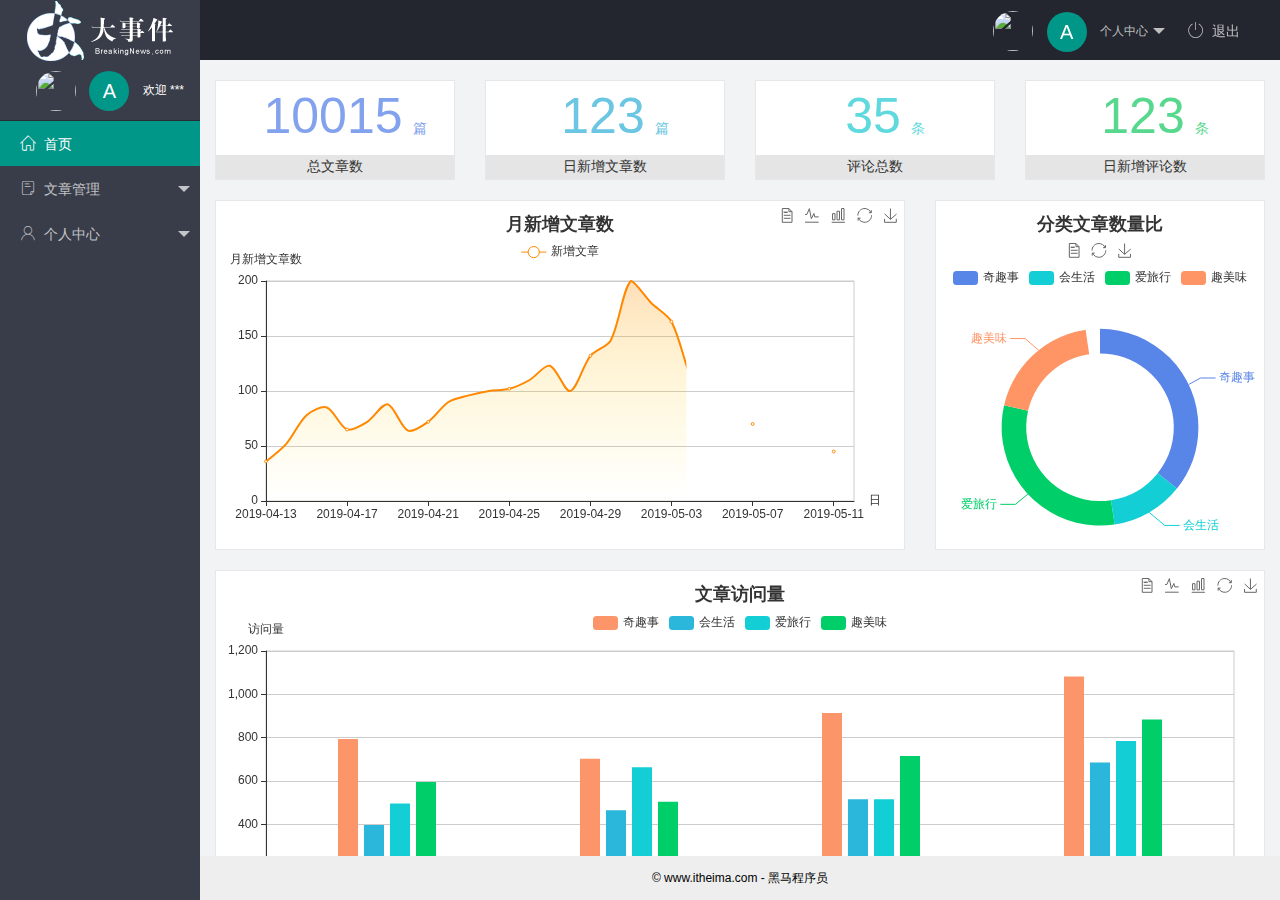
==== commit 047a0757: "完成个人中心功能的开发" ====
--- a/index.html
+++ b/index.html
@@ -25,9 +25,9 @@
                         <span class="text-avatar">A</span> 个人中心
                     </a>
                     <dl class="layui-nav-child">
-                        <dd><a href="">基本资料</a></dd>
-                        <dd><a href="">更换头像</a></dd>
-                        <dd><a href="">重置密码</a></dd>
+                        <dd><a href="/user/user_info.html" target="fm">基本资料</a></dd>
+                        <dd><a href="/user/user_avatar.html" target="fm">更换头像</a></dd>
+                        <dd><a href="/user/user_pwd.html" target="fm">重置密码</a></dd>
                     </dl>
                 </li>
                 <li class="layui-nav-item" lay-header-event="menuRight" lay-unselect>
@@ -64,9 +64,9 @@
                         <a href="javascript:;">
                             <span class="iconfont icon-user"></span>个人中心</a>
                         <dl class="layui-nav-child">
-                            <dd><a href="javascript:;"><i class="layui-icon layui-icon-app"></i>基本资料</a></dd>
-                            <dd><a href="javascript:;"><i class="layui-icon layui-icon-app"></i>更换头像</a></dd>
-                            <dd><a href="javascript:;"><i class="layui-icon layui-icon-app"></i>重置密码</a></dd>
+                            <dd><a href="/user/user_info.html" target="fm"><i class="layui-icon layui-icon-app"></i>基本资料</a></dd>
+                            <dd><a href="/user/user_avatar.html" target="fm"><i class="layui-icon layui-icon-app"></i>更换头像</a></dd>
+                            <dd><a href="/user/user_pwd.html" target="fm"><i class="layui-icon layui-icon-app"></i>重置密码</a></dd>
                         </dl>
                     </li>
                 </ul>
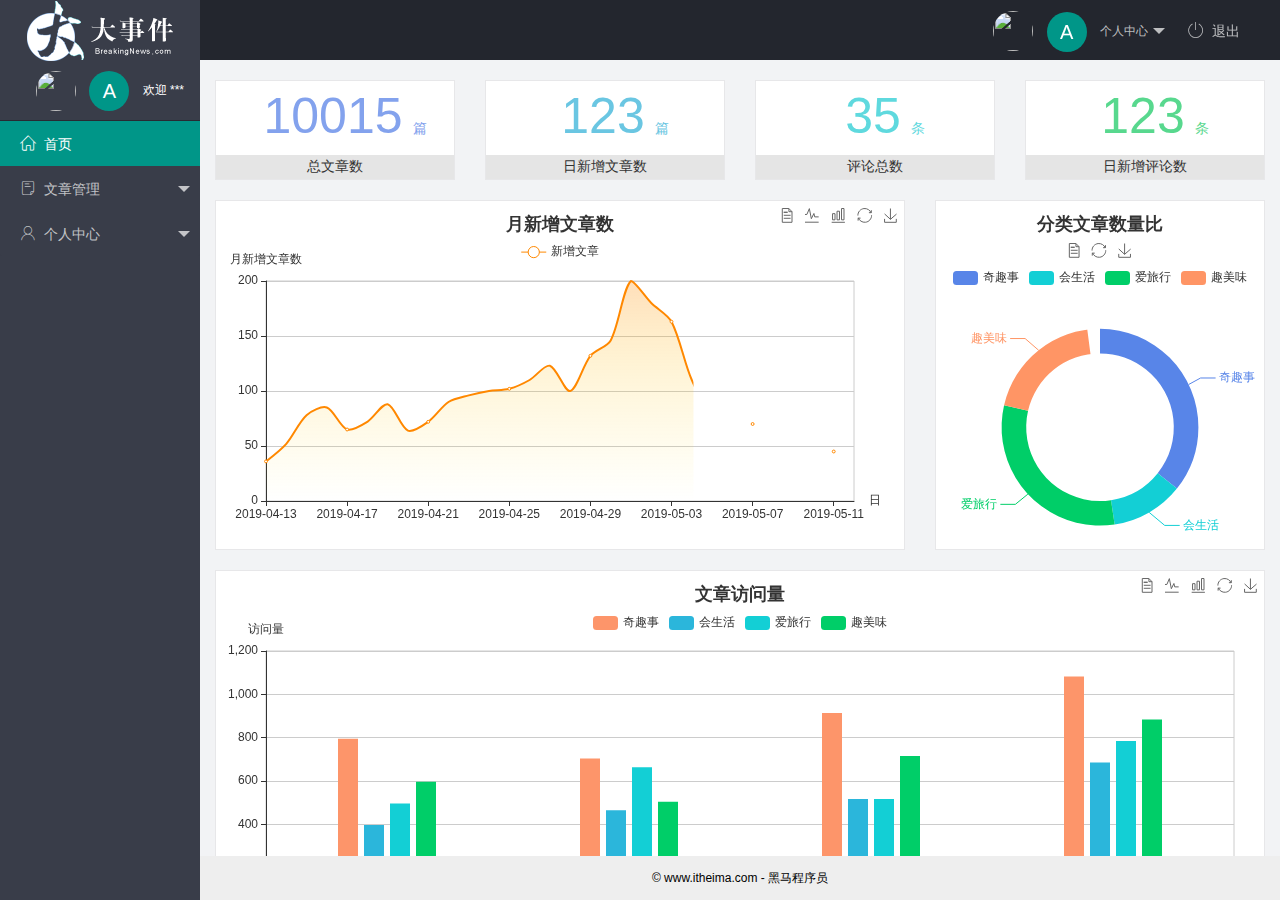
==== commit 4ebee63d: "完成文章管理相关功能的开发" ====
--- a/index.html
+++ b/index.html
@@ -55,9 +55,9 @@
                         <a class="" href="javascript:;">
                             <span class="iconfont icon-16"></span>文章管理</a>
                         <dl class="layui-nav-child">
-                            <dd><a href="javascript:;"><i class="layui-icon layui-icon-app"></i>文章类别</a></dd>
-                            <dd><a href="javascript:;"><i class="layui-icon layui-icon-app"></i>文章列表</a></dd>
-                            <dd><a href="javascript:;"><i class="layui-icon layui-icon-app"></i>发布文章</a></dd>
+                            <dd><a href="/article/art_cate.html" target="fm"><i class="layui-icon layui-icon-app"></i>文章类别</a></dd>
+                            <dd><a href="/article/art_list.html" target="fm"><i class="layui-icon layui-icon-app"></i>文章列表</a></dd>
+                            <dd><a href="/article/art_pub.html" target="fm"><i class="layui-icon layui-icon-app"></i>发布文章</a></dd>
                         </dl>
                     </li>
                     <li class="layui-nav-item">
